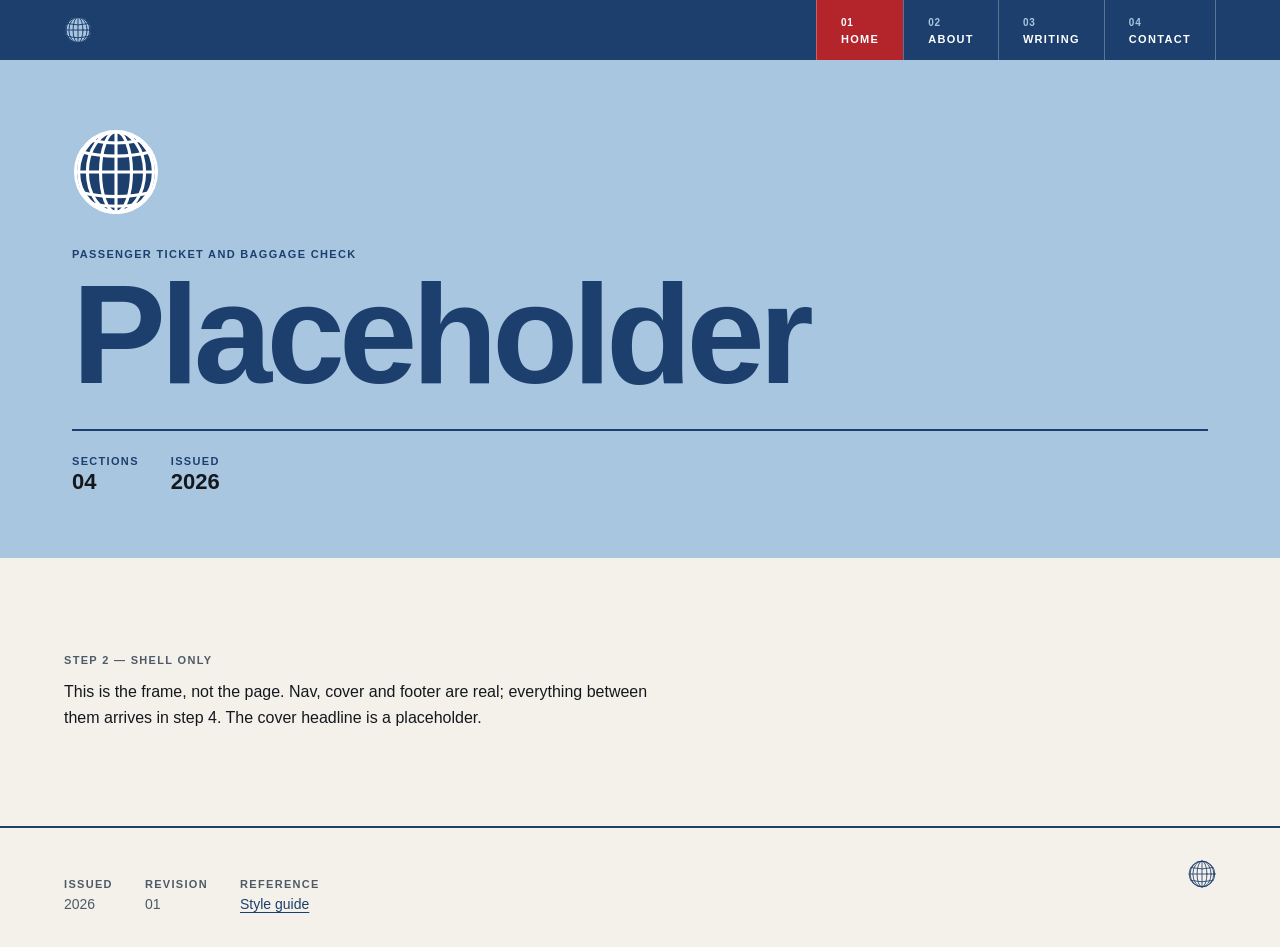
==== index.html @ 10497cc1 "Consolidate icon sprite into assets/icons.svg The sprite was inlined into all five pages on the stat" ====
<!DOCTYPE html>
<html lang="en">
<head>
<meta charset="utf-8">
<meta name="viewport" content="width=device-width, initial-scale=1">
<title>Home</title>
<meta name="description" content="Personal site shell.">
<link rel="stylesheet" href="css/tokens.css">
<link rel="stylesheet" href="css/base.css">
<link rel="stylesheet" href="css/layout.css">
<link rel="stylesheet" href="css/components.css">
</head>
<body class="page">

<!-- The skip link is the first thing in the tab order on every page. -->
<a class="skip-link" href="#main">Skip to content</a>

<!-- Icons live in assets/icons.svg and are referenced with
     <use href="assets/icons.svg#pa-globe"/>. One definition, five pages.
     Note this only resolves over HTTP - opening these files directly from the
     file system will silently render no icons. Always preview via the local
     server (see .claude/launch.json). -->

<nav class="site-nav" aria-label="Main">
  <div class="container site-nav__inner">
    <a class="site-nav__brand" href="index.html" aria-label="Home">
      <svg class="globe globe--md globe--solid-invert globe--simple" aria-hidden="true"><use href="assets/icons.svg#pa-globe"/></svg>
    </a>
    <ul class="site-nav__list">
      <li class="site-nav__item">
        <a class="site-nav__link" href="index.html" aria-current="page">
          <span class="site-nav__num">01</span>
          <span class="t-label">Home</span>
        </a>
      </li>
      <li class="site-nav__item">
        <a class="site-nav__link" href="about.html">
          <span class="site-nav__num">02</span>
          <span class="t-label">About</span>
        </a>
      </li>
      <li class="site-nav__item">
        <a class="site-nav__link" href="writing.html">
          <span class="site-nav__num">03</span>
          <span class="t-label">Writing</span>
        </a>
      </li>
      <li class="site-nav__item">
        <a class="site-nav__link" href="contact.html">
          <span class="site-nav__num">04</span>
          <span class="t-label">Contact</span>
        </a>
      </li>
    </ul>
  </div>
</nav>

<main class="page__main" id="main">

  <!-- HOME is the JACKET document type: a ticket wallet. One flat powder
       field, the badge globe, and very little else. The emptiness is the
       design - a wallet is mostly blank card stock. -->
  <header class="cover cover--jacket">
    <div class="container">
      <svg class="globe globe--xl globe--solid" aria-hidden="true"><use href="assets/icons.svg#pa-globe"/></svg>
      <p class="t-label cover__eyebrow" style="margin-block-start: var(--space-6)">Passenger ticket and baggage check</p>
      <h1 class="t-mega cover__title" style="margin-block-start: var(--space-3)">Placeholder</h1>
      <div class="cover__meta" style="margin-block-start: var(--space-6)">
        <div class="site-footer__field">
          <p class="t-label" style="color: var(--color-surface-invert)">Sections</p>
          <p class="t-data t-subhead">04</p>
        </div>
        <div class="site-footer__field">
          <p class="t-label" style="color: var(--color-surface-invert)">Issued</p>
          <p class="t-data t-subhead">2026</p>
        </div>
      </div>
    </div>
  </header>

  <div class="container section">
    <p class="t-label t-muted">Step 2 &mdash; shell only</p>
    <p class="t-body t-measure" style="margin-block-start: var(--space-3)">
      This is the frame, not the page. Nav, cover and footer are real; everything
      between them arrives in step&nbsp;4. The cover headline is a placeholder.
    </p>
  </div>

</main>

<footer class="site-footer">
  <div class="container site-footer__inner">
    <div class="site-footer__fields">
      <div class="site-footer__field">
        <p class="t-label t-muted">Issued</p>
        <p class="t-caption t-data">2026</p>
      </div>
      <div class="site-footer__field">
        <p class="t-label t-muted">Revision</p>
        <p class="t-caption t-data">01</p>
      </div>
      <div class="site-footer__field">
        <p class="t-label t-muted">Reference</p>
        <p class="t-caption"><a href="styleguide.html">Style guide</a></p>
      </div>
    </div>
    <svg class="globe globe--md globe--simple" aria-hidden="true"><use href="assets/icons.svg#pa-globe"/></svg>
  </div>
</footer>

</body>
</html>
---- css/tokens.css ----
/* ============================================================================
   TOKENS
   ----------------------------------------------------------------------------
   This file defines the design system's VOCABULARY and nothing else.
   It paints nothing. There are no selectors here that produce visible output.

   Why that discipline matters: if tokens.css never paints, you can always read
   it as a single flat list of "what values exist in this system." The moment
   you let one rule in here set a background, it stops being a dictionary and
   starts being a stylesheet, and you lose the ability to answer "what colors
   does this site have?" by reading one short file.
   ========================================================================== */

:root {

  /* ==========================================================================
     TIER 1 - RAW PALETTE
     The literal colors. Named after what they ARE, not what they do.
     Nothing outside this file should ever reference a hex code directly.
     ======================================================================== */

  /* The navy of the 1957 Chermayeff & Geismar globe mark. Primary brand color. */
  --pa-globe-blue: #1D3F6E;

  /* Cabin / ticket-jacket powder blue. A SURFACE color - see design rule 2. */
  --pa-powder:     #A8C6DF;

  /* Powder tinted up. For surfaces that should not read as a colored block. */
  --pa-sky:        #DCE8F2;

  /* Warm off-white. The single most important token in the system.
     Pure #FFF page backgrounds read as "modern SaaS product." Warm paper stock
     reads as 1960s ticket card. Everything else in the palette is doing period
     work, and a cold white background would quietly undo all of it. */
  --pa-paper:      #F4F1EA;

  /* True white, reserved for cards/tickets sitting ON paper, so they lift. */
  --pa-white:      #FFFFFF;

  /* Near-black body text. Not #000: pure black on a warm ground optically
     vibrates and looks harsher than it measures. */
  --pa-ink:        #14181D;

  /* Desaturated navy-grey for secondary text. Stays in the blue family so
     muted text reads as "quieter," not as "different material." */
  --pa-ink-muted:  #4E5A68;

  /* The ONLY accent. Pan Am's identity was blue-and-white almost exclusively;
     red appeared as stamps and cancellation marks. See design rule 1. */
  --pa-stamp-red:  #B3242B;


  /* ==========================================================================
     TIER 2 - SEMANTIC ROLES
     What colors DO. Everything downstream references these, never Tier 1.

     Why two tiers: you restyle by rebinding roles, not by find-replacing hex
     codes across four files. A dark mode, a print sheet, or a seasonal variant
     becomes a ~10-line block that rebinds these, and nothing else changes.
     ======================================================================== */

  --color-surface:         var(--pa-paper);
  --color-surface-raised:  var(--pa-white);
  --color-surface-sunken:  var(--pa-sky);
  --color-surface-field:   var(--pa-powder);
  --color-surface-invert:  var(--pa-globe-blue);

  --color-text:            var(--pa-ink);
  --color-text-muted:      var(--pa-ink-muted);
  --color-text-invert:     var(--pa-white);
  --color-text-brand:      var(--pa-globe-blue);

  --color-accent:          var(--pa-stamp-red);

  /* Hairlines are tinted navy at low alpha rather than neutral grey. A grey
     rule on warm paper reads as dirt; a navy rule at 22% reads as printed. */
  --color-rule:            rgb(29 63 110 / 0.22);
  --color-rule-strong:     rgb(29 63 110 / 0.45);
  --color-rule-invert:     rgb(255 255 255 / 0.28);

  --color-focus:           var(--pa-stamp-red);


  /* ==========================================================================
     TYPE
     ======================================================================== */

  /* Pan Am's 1957 identity was one of the first major corporate uses of
     Helvetica. This stack gets Helvetica-or-metrically-identical on every
     platform for ZERO network requests and ZERO layout shift:
       macOS   -> Helvetica Neue
       Windows -> Arial           (metrically identical to Helvetica)
       Linux   -> Liberation Sans (metrically identical to Arial)
     A font already on the machine always beats one you download. */
  --font-sans: "Helvetica Neue", Helvetica, Arial, "Liberation Sans", sans-serif;

  /* Mono is used only for token names and specimen data in the style guide. */
  --font-mono: ui-monospace, "SF Mono", "Cascadia Mono", Menlo, Consolas, monospace;

  /* --- Size steps, ~1.25 (major third) modular scale ------------------------
     The two largest steps use clamp() so they scale CONTINUOUSLY between a
     floor and a ceiling. No breakpoint jumps, no breakpoint list to maintain.
     Media queries are reserved for LAYOUT changes (column counts), where a
     discrete switch is actually what you want. */
  /* MEGA is the cover step, and it is meant to be uncomfortable. On the Pan Am
     cargo schedule cover the title spans the full sheet and all but touches
     both edges. Type at that scale is not a bigger heading - it is a graphic
     element that happens to be readable, and it is most of why Swiss airline
     print still looks confident sixty years on. 13vw means it genuinely tracks
     the viewport rather than topping out early. */
  --font-size-mega:    clamp(2.5rem, 11vw, 11rem);
  --font-size-display: clamp(3rem, 8vw, 6.5rem);
  --font-size-heading: clamp(2rem, 4vw, 3.25rem);
  --font-size-subhead: 1.375rem;
  --font-size-body:    1rem;
  --font-size-caption: 0.875rem;
  --font-size-label:   0.6875rem;

  --font-weight-regular: 400;
  --font-weight-bold:    700;

  /* Leading BELOW 1 at cover sizes. Large type has proportionally far too much
     air between lines at any "normal" line-height, and letting lines nearly
     touch is what makes a cover read as one solid mass of type rather than as
     a stack of separate sentences. */
  --leading-mega:  0.88;
  --leading-tight: 0.95;
  --leading-snug:  1.15;
  --leading-base:  1.6;

  /* Tracking is the highest-leverage lever in this whole system.
     Negative on display, strongly positive on labels. That OPPOSITION is what
     makes type look deliberately set rather than merely sized. */
  /* Tracking tightens as size grows. Letterforms carry more optical space at
     large sizes, so type set at a cover scale with default tracking looks
     loose and weak. Negative tracking is what makes it look SET. */
  --tracking-mega:    -0.04em;
  --tracking-display: -0.03em;
  --tracking-heading: -0.015em;
  --tracking-base:     0;
  --tracking-label:    0.12em;

  /* Comfortable line length for prose. ~66 characters is the classic target. */
  --measure: 66ch;


  /* ==========================================================================
     SPACING
     4px base, non-linear ramp.

     Why non-linear: useful spacing values CLUSTER at the small end (you need
     4/8/12/16 as distinct choices) and SPREAD at the large end (nobody needs
     both 96 and 104). A strictly linear ramp wastes half its steps.

     Why numeric names over t-shirt sizes: --space-5 has an obvious neighbor in
     both directions. --space-lg does not tell you whether --space-xl is next,
     or whether someone will eventually add --space-lg-plus.
     ======================================================================== */

  --space-1:  0.25rem;  /*   4px */
  --space-2:  0.5rem;   /*   8px */
  --space-3:  0.75rem;  /*  12px */
  --space-4:  1rem;     /*  16px */
  --space-5:  1.5rem;   /*  24px */
  --space-6:  2rem;     /*  32px */
  --space-7:  3rem;     /*  48px */
  --space-8:  4rem;     /*  64px */
  --space-9:  6rem;     /*  96px */
  --space-10: 8rem;     /* 128px */


  /* ==========================================================================
     LAYOUT & GRID
     ======================================================================== */

  --container-max:  1200px;
  --grid-columns:   12;
  --grid-gutter:    var(--space-5);

  /* Near-zero radius. This identity is geometric and printed; rounded corners
     read as software UI and fight everything else the palette is doing. */
  --radius-0: 0;
  --radius-1: 2px;

  /* RULE HIERARCHY.
     Giving every rule the same weight is what made step 1 read as polite
     rather than authoritative. Swiss airline print uses thick/thin contrast
     constantly: a heavy rule opens and closes a table, a medium rule separates
     the header, hairlines divide the rows. The CONTRAST between weights is the
     graphic device - three weights used deliberately beat one weight used
     everywhere. */
  --rule-width:        1px;   /* hairline - between data rows */
  --rule-width-medium: 2px;   /* separates a header from its data */
  --rule-width-heavy:  4px;   /* opens and closes a block */


  /* ==========================================================================
     ICONS
     Sized on the type scale so a globe sits optically level with adjacent
     text instead of at some arbitrary pixel value.
     ======================================================================== */

  --icon-sm: 1.25rem;  /* 20px - inline with caption text */
  --icon-md: 1.75rem;  /* 28px - manifest rows, nav */
  --icon-lg: 2.75rem;  /* 44px - section marks */
  --icon-xl: 5.5rem;   /* 88px - cover treatment */


  /* ==========================================================================
     MOTION
     Kept minimal. Period print identities do not animate; the only motion here
     is interaction feedback.
     ======================================================================== */

  --duration-fast: 120ms;
  --easing-standard: cubic-bezier(0.2, 0, 0.13, 1);
}
---- css/base.css ----
/* ============================================================================
   BASE
   ----------------------------------------------------------------------------
   Reset, element defaults, and the type scale applied as utility classes.
   Loaded AFTER tokens.css, so every value here comes from a var().
   Nothing in this file knows about any specific component or page.
   ========================================================================== */

/* --- Reset -----------------------------------------------------------------
   A small, opinionated reset rather than a large third-party one. Each rule
   below earns its place; there is nothing here you cannot explain. */

*,
*::before,
*::after {
  /* border-box means width includes padding and border. Without it, adding
     padding to a sized box makes it overflow, which is the single most common
     source of "why is my layout broken" in hand-written CSS. */
  box-sizing: border-box;
}

* {
  /* Browsers apply default margins to headings, paragraphs and lists that
     differ per element. Zeroing them means vertical rhythm comes from ONE
     place (the layout stack utilities) instead of from browser defaults you
     are constantly fighting. */
  margin: 0;
}

html {
  /* Never set a px font-size on html. Doing so overrides the user's browser
     font-size preference, which is an accessibility regression. 100% respects
     it, and every rem in the system then scales with the user's choice. */
  font-size: 100%;
  -webkit-text-size-adjust: 100%;
}

body {
  min-block-size: 100vh;
  background-color: var(--color-surface);
  color: var(--color-text);
  font-family: var(--font-sans);
  font-size: var(--font-size-body);
  font-weight: var(--font-weight-regular);
  line-height: var(--leading-base);
  /* Slightly better letterform rendering on macOS at these weights. */
  -webkit-font-smoothing: antialiased;
}

img,
svg,
picture {
  /* Inline elements sit on the text baseline, which leaves a mysterious few
     px of space under every image. block removes it. */
  display: block;
  max-inline-size: 100%;
}

input,
button,
textarea,
select {
  /* Form controls do NOT inherit font by default. This is the fix. */
  font: inherit;
  color: inherit;
}

ul[class],
ol[class] {
  /* Only strip list styling from lists we have deliberately styled. An
     unclassed <ul> in prose keeps its bullets, as it should. */
  list-style: none;
  padding: 0;
}


/* --- Headings --------------------------------------------------------------
   Heading ELEMENTS carry document structure (h1..h6) for screen readers and
   outline. Heading APPEARANCE comes from the .t-* classes below.

   Keeping those two separate is the point: you choose <h2> because it is the
   correct level in the document, and .t-subhead because that is the right
   size. Conflating them forces you to pick the wrong tag to get the right
   look, which is how documents end up with three h1s and no h2. */

h1, h2, h3, h4, h5, h6 {
  font-size: inherit;
  font-weight: inherit;
  line-height: inherit;
}


/* --- Links ----------------------------------------------------------------- */

a {
  color: var(--color-text-brand);
  /* Offsetting the underline from descenders is a small, cheap legibility win
     that separates "styled" from "default browser link". */
  text-underline-offset: 0.2em;
  text-decoration-thickness: 1px;
  transition: color var(--duration-fast) var(--easing-standard);
}

a:hover {
  color: var(--color-accent);
}


/* --- Focus -----------------------------------------------------------------
   :focus-visible, not :focus. The difference: :focus fires on mouse clicks too,
   so styling it puts a ring around buttons people just clicked, which looks
   broken and leads developers to remove focus styles entirely. :focus-visible
   only fires when the browser judges a visible indicator is needed - keyboard
   navigation, essentially. You get an accessible ring and a clean mouse UI. */

:focus-visible {
  outline: 2px solid var(--color-focus);
  outline-offset: 2px;
}


/* --- Reduced motion --------------------------------------------------------
   Respect the OS-level "reduce motion" setting. This system barely animates,
   but the guard costs three lines and is correct by default. */

@media (prefers-reduced-motion: reduce) {
  *,
  *::before,
  *::after {
    animation-duration: 0.01ms !important;
    animation-iteration-count: 1 !important;
    transition-duration: 0.01ms !important;
    scroll-behavior: auto !important;
  }
}


/* ============================================================================
   TYPE SCALE - applied
   Each named step from tokens.css, composed into a usable class.
   ========================================================================== */

/* The cover step. Not a bigger heading - a graphic element.
   text-wrap: balance keeps a two-line cover title from leaving one orphaned
   word on the second line, which at this scale is very visible. */
.t-mega {
  font-size: var(--font-size-mega);
  font-weight: var(--font-weight-bold);
  line-height: var(--leading-mega);
  letter-spacing: var(--tracking-mega);
  text-wrap: balance;
  /* Safety net. text-wrap: balance can only break BETWEEN words - a single
     long word at 130px has no break opportunity at all and simply runs off the
     side. The vw factor was also too steep (13vw put a 48px floor on a 375px
     phone, wider than the screen could hold), so that came down to 11vw with a
     lower floor. Belt and braces: the clamp keeps normal titles fitting, and
     break-word guarantees a freakishly long one degrades instead of vanishing. */
  overflow-wrap: break-word;
}

.t-display {
  font-size: var(--font-size-display);
  font-weight: var(--font-weight-bold);
  line-height: var(--leading-tight);
  letter-spacing: var(--tracking-display);
}

.t-heading {
  font-size: var(--font-size-heading);
  font-weight: var(--font-weight-bold);
  line-height: var(--leading-snug);
  letter-spacing: var(--tracking-heading);
}

.t-subhead {
  font-size: var(--font-size-subhead);
  font-weight: var(--font-weight-bold);
  line-height: var(--leading-snug);
}

.t-body {
  font-size: var(--font-size-body);
  font-weight: var(--font-weight-regular);
  line-height: var(--leading-base);
}

.t-caption {
  font-size: var(--font-size-caption);
  line-height: var(--leading-base);
  color: var(--color-text-muted);
}

/* THE load-bearing step.
   Tiny, bold, uppercase, widely tracked. This single treatment is the entire
   visual signature of airline signage, boarding passes and departure boards.
   It is what will make the About page read as manifest DATA rather than as a
   series of headings. Most of the distinctly "Pan Am" moments on this site are
   going to be this one class. */
.t-label {
  font-size: var(--font-size-label);
  font-weight: var(--font-weight-bold);
  line-height: var(--leading-snug);
  letter-spacing: var(--tracking-label);
  text-transform: uppercase;
}

/* Numeric data - years, flight numbers, times.
   font-variant-numeric: tabular-nums forces every digit to the same width, so
   columns of years line up vertically instead of wobbling. This is exactly the
   detail that makes a table of numbers look typeset rather than typed. */
.t-data {
  font-variant-numeric: tabular-nums;
  font-feature-settings: "tnum" 1;
}

/* --- Small text helpers --------------------------------------------------- */

.t-muted  { color: var(--color-text-muted); }
.t-invert { color: var(--color-text-invert); }
.t-brand  { color: var(--color-text-brand); }

/* Constrain prose to a comfortable measure. Long lines are genuinely harder to
   read because the eye loses its place on the return sweep. */
.t-measure { max-inline-size: var(--measure); }


/* --- Accessibility utilities ---------------------------------------------- */

/* Visually hidden but still announced by screen readers. Used for section
   labels that are obvious sighted but invisible to assistive tech. */
.visually-hidden {
  position: absolute;
  inline-size: 1px;
  block-size: 1px;
  padding: 0;
  margin: -1px;
  overflow: hidden;
  clip-path: inset(50%);
  white-space: nowrap;
  border: 0;
}
---- css/layout.css ----
/* ============================================================================
   LAYOUT
   ----------------------------------------------------------------------------
   Page-level primitives that POSITION boxes. They have no opinion about what
   goes inside them and set almost no color.

   Note on logical properties: this file uses margin-inline / padding-block /
   max-inline-size rather than margin-left / padding-top / max-width. They
   describe intent relative to the text direction rather than to the physical
   screen, so the site survives a future right-to-left translation without a
   rewrite. It costs nothing to adopt now and is painful to retrofit later.
   ========================================================================== */


/* --- Container -------------------------------------------------------------
   One horizontal measure for the whole site. Every full-width band on the page
   is a full-bleed background with a .container inside it, which is how you get
   edge-to-edge color without breaking the content alignment. */

.container {
  inline-size: 100%;
  max-inline-size: var(--container-max);
  margin-inline: auto;
  padding-inline: var(--space-5);
}

.container--narrow {
  max-inline-size: 820px;
}


/* --- The 12-column grid ---------------------------------------------------- */

.grid {
  display: grid;
  grid-template-columns: repeat(var(--grid-columns), minmax(0, 1fr));
  gap: var(--grid-gutter);
}

/* minmax(0, 1fr) rather than plain 1fr is deliberate. A bare 1fr track has an
   implicit minimum of auto, which means a long unbreakable string (a URL, a
   wide table) can force the track wider than its share and blow out the grid.
   minmax(0, 1fr) lets the track shrink properly. This is the single most
   common CSS Grid bug and the fix is this one substitution. */

.col-2  { grid-column: span 2; }
.col-3  { grid-column: span 3; }
.col-4  { grid-column: span 4; }
.col-6  { grid-column: span 6; }
.col-8  { grid-column: span 8; }
.col-9  { grid-column: span 9; }
.col-12 { grid-column: 1 / -1; }

/* Layout DOES use breakpoints, unlike type. Column count is a genuinely
   discrete decision - there is no meaningful "3.4 columns" - so a hard switch
   is the right tool here, where clamp() was the right tool for type. */

@media (max-width: 900px) {
  .col-2,
  .col-3,
  .col-4 { grid-column: span 6; }
}

@media (max-width: 600px) {
  [class*="col-"] { grid-column: 1 / -1; }
}


/* --- Stack -----------------------------------------------------------------
   Vertical rhythm, applied once, here.

   The "> * + *" selector (sometimes called the lobotomized owl) reads as
   "every child that follows another child." That means the FIRST child never
   gets a top margin, so a stack never adds unwanted space at its own top edge.
   Compare the usual approach - putting margin-bottom on every paragraph - which
   always leaves a stray margin hanging off the last element that you then have
   to strip with a :last-child rule.

   Spacing is overridable per instance via the --stack-space custom property,
   so you get one mechanism instead of a family of .stack-sm/.stack-lg classes. */

.stack > * + * {
  margin-block-start: var(--stack-space, var(--space-5));
}

.stack--tight  { --stack-space: var(--space-3); }
.stack--loose  { --stack-space: var(--space-7); }


/* --- Sections and bands ---------------------------------------------------- */

.section {
  padding-block: var(--space-9);
}

.section--tight { padding-block: var(--space-7); }

/* A full-bleed colored band. Put a .container inside it. */
.band            { inline-size: 100%; }
.band--paper     { background-color: var(--color-surface); }
.band--sunken    { background-color: var(--color-surface-sunken); }
.band--field     { background-color: var(--color-surface-field); }
.band--invert    { background-color: var(--color-surface-invert); color: var(--color-text-invert); }


/* --- Rules -----------------------------------------------------------------
   Hairlines are a primary graphic element in this system, not an afterthought.
   Printed airline documents are built out of ruled fields, so the rule weight
   and color are as much a design decision as the type. */

.rule {
  border: 0;
  border-block-start: var(--rule-width) solid var(--color-rule);
}

.rule--strong { border-block-start-color: var(--color-rule-strong); }
.rule--invert { border-block-start-color: var(--color-rule-invert); }

/* Weight modifiers. A heavy rule is solid ink, not a tinted hairline - at 4px
   a 22% tint reads as a grey smear rather than as a deliberate bar. */
.rule--medium {
  border-block-start-width: var(--rule-width-medium);
  border-block-start-color: var(--color-text-brand);
}

.rule--heavy {
  border-block-start-width: var(--rule-width-heavy);
  border-block-start-color: var(--color-text-brand);
}


/* --- Cluster ---------------------------------------------------------------
   Horizontal group that wraps. Used for nav items, tag rows, flag strips. */

.cluster {
  display: flex;
  flex-wrap: wrap;
  align-items: center;
  gap: var(--cluster-space, var(--space-4));
}
---- css/components.css ----
/* ============================================================================
   COMPONENTS
   ----------------------------------------------------------------------------
   Named, reusable things. Step 1 defines two: the globe mark and the manifest
   primitive. Nav, cover and footer arrive in step 2.
   ========================================================================== */


/* ============================================================================
   GLOBE
   ----------------------------------------------------------------------------
   An original geometric construction in homage to the 1957 Pan Am mark, not a
   traced reproduction. Fine for a personal site; worth a second look before
   any commercial use, since the mark is still held.

   HOW THE GEOMETRY WORKS (viewBox 0 0 100 100, center 50,50, radius 46):

   Latitudes project to horizontal CHORDS when a sphere is viewed head-on.
   A latitude at angle f sits at y = 50 - 46*sin(f) with half-width 46*cos(f).
     equator f=0   -> y 50,    half-width 46
     f = +-30      -> y 27/73, half-width 39.8
     f = +-60      -> y 10/90, half-width 23

   Meridians project to ELLIPSES sharing the vertical radius of the globe, with
   horizontal radius 46*cos(longitude). That is the actual trick that makes a
   flat circle read as a sphere. Each ellipse draws the front AND back halves
   of one meridian pair, which is both geometrically honest and exactly the
   look of the original mark.
     longitude 0   -> rx 0    (a straight vertical line)
     longitude 30  -> rx 39.8
     longitude 60  -> rx 23
     longitude 90  -> rx 46   (the outer circle itself)
   ========================================================================== */

.globe {
  inline-size: var(--icon-md);
  block-size: var(--icon-md);
  /* The symbol strokes with currentColor, so the globe simply takes the color
     of whatever it sits in. One definition serves navy-on-paper and
     white-on-navy with no second file. */
  color: var(--color-text-brand);
  flex: none;
}

.globe--sm { inline-size: var(--icon-sm); block-size: var(--icon-sm); }
.globe--md { inline-size: var(--icon-md); block-size: var(--icon-md); }
.globe--lg { inline-size: var(--icon-lg); block-size: var(--icon-lg); }
.globe--xl { inline-size: var(--icon-xl); block-size: var(--icon-xl); }

/* Drops the +-60 latitudes so the mark stays legible at small sizes, where
   five latitude arcs turn into mud.

   WHY THIS IS DONE WITH A CUSTOM PROPERTY rather than a normal selector:
   <use> clones the symbol into a shadow tree, and ordinary CSS selectors from
   an outside stylesheet cannot reach inside it. A rule like
   `.globe--simple .globe__detail { display: none }` silently does nothing.
   Custom properties DO inherit across that boundary, so the symbol declares
   style="display: var(--globe-detail, inline)" and we flip the variable here.
   This is the standard escape hatch for styling <use> content. */
.globe--simple { --globe-detail: none; }

/* Same mechanism for stroke weight. */
.globe--hairline { --globe-stroke: 2; }
.globe--heavy    { --globe-stroke: 4.5; }


/* --- SOLID: the badge form --------------------------------------------------
   The mark has always had two lives. On aircraft tails and ticket jackets it
   is a SOLID navy disc with white lines - a badge, readable at 200 metres. On
   printed schedules it is fine line art sitting quietly beside the wordmark.
   They are the same geometry at two different jobs, and a system that only
   ships the line version cannot do the confident half.

   Both come from ONE symbol. The disc is a circle whose fill reads
   --globe-fill (default: none), and the lines always stroke with currentColor.
   So the solid variant just fills the disc and flips the text color; no second
   symbol, no second file. */

.globe--solid {
  --globe-fill: var(--color-surface-invert);
  --globe-stroke: 3.5;
  color: var(--color-text-invert);
}

/* On a navy ground the badge inverts: pale disc, navy lines. */
.globe--solid-invert {
  --globe-fill: var(--pa-powder);
  --globe-stroke: 3.5;
  color: var(--color-surface-invert);
}


/* ============================================================================
   LOCKUP
   ----------------------------------------------------------------------------
   Wordmark plus globe, set as one unit. On the Pan Am cargo schedule the
   wordmark is large, tightly tracked, and the globe sits to its right at
   roughly cap height - NOT at some arbitrary icon size.

   That cap-height relationship is the whole trick, and it is why the globe is
   sized in `em` here rather than from the --icon-* scale: tie it to the font
   size of the lockup and it stays optically correct at every size, with no
   per-instance fiddling.
   ========================================================================== */

.lockup {
  display: flex;
  align-items: center;
  gap: 0.28em;
  font-size: var(--lockup-size, 2.5rem);
  font-weight: var(--font-weight-bold);
  line-height: 1;
  letter-spacing: -0.035em;
  color: var(--color-text-brand);
  text-decoration: none;
}

.lockup .globe {
  inline-size: 0.92em;
  block-size: 0.92em;
  color: inherit;
}

.lockup--sm { --lockup-size: 1.35rem; }
.lockup--lg { --lockup-size: clamp(3rem, 7vw, 5.5rem); }


/* ============================================================================
   DATA TABLE
   ----------------------------------------------------------------------------
   The thick/thin rule grammar from the cargo schedule: a heavy rule opens the
   block, a medium rule closes the header, hairlines divide the rows, a heavy
   rule closes it. The CONTRAST between the three weights is the graphic
   device. One weight used everywhere reads as a web table; three weights used
   deliberately read as printed matter.
   ========================================================================== */

.datatable {
  inline-size: 100%;
  border-collapse: collapse;
  border-block-start: var(--rule-width-heavy) solid var(--color-text-brand);
  border-block-end: var(--rule-width-heavy) solid var(--color-text-brand);
}

.datatable th {
  text-align: start;
  padding-block: var(--space-2);
  padding-inline-end: var(--space-5);
  border-block-end: var(--rule-width-medium) solid var(--color-text-brand);
  font-size: var(--font-size-label);
  font-weight: var(--font-weight-bold);
  letter-spacing: var(--tracking-label);
  text-transform: uppercase;
  vertical-align: bottom;
}

.datatable td {
  padding-block: var(--space-3);
  padding-inline-end: var(--space-5);
  border-block-start: var(--rule-width) solid var(--color-rule);
  vertical-align: top;
  font-size: var(--font-size-caption);
  font-variant-numeric: tabular-nums;
}

/* The first row sits directly under the medium header rule, so it must not
   also draw its own hairline. */
.datatable tbody tr:first-child td { border-block-start: 0; }


/* ============================================================================
   MANIFEST
   ----------------------------------------------------------------------------
   The row primitive that the flag row, experience manifest and hobbies row on
   the About page all inherit from. Defining it HERE, before any content
   exists, is what will make those three sections read as one designed system
   rather than as three widgets that happen to share a typeface.

   The abstraction is a CELL, not a row. Every entry is
       [ mark ] [ year ] [ one-line fact ]
   and the two modifiers only change how those three parts are arranged.

     .manifest--strip   items side by side, parts stacked   (the flag row)
     .manifest--list    items stacked, parts side by side   (experience, hobbies)

   Because both modifiers read the same local tokens below, changing the mark
   size or the rule color updates all three sections at once. That shared
   inheritance is the entire point.
   ========================================================================== */

.manifest {
  /* Local tokens. Every rule in this component reads these, so a modifier can
     retune the whole component by rebinding three values. */
  --manifest-mark-size: var(--icon-md);
  --manifest-year-col:  5.5rem;
  --manifest-gap:       var(--space-4);
  --manifest-rule:      var(--color-rule);
  --manifest-pad:       var(--space-4);
}

/* The shared parts ---------------------------------------------------------- */

.manifest__mark {
  inline-size: var(--manifest-mark-size);
  block-size: var(--manifest-mark-size);
  color: var(--color-text-brand);
  flex: none;
}

/* Year carries .t-label AND .t-data in the markup: label for the boarding-pass
   treatment, data for tabular figures so a column of years aligns exactly. */
.manifest__year {
  color: var(--color-text-muted);
  white-space: nowrap;
}

.manifest__fact {
  font-size: var(--font-size-body);
  line-height: var(--leading-base);
}


/* Modifier: STRIP - horizontal row of marks, caption stacked beneath each ----
   auto-fit plus minmax lets the strip reflow from six across to two across
   with no breakpoints at all. The grid works out how many fit; you only state
   the minimum width an item needs in order to stay readable. */

.manifest--strip {
  display: grid;
  grid-template-columns: repeat(auto-fit, minmax(9.5rem, 1fr));
  gap: 0 var(--space-5);
}

.manifest--strip .manifest__item {
  display: grid;
  gap: var(--space-2);
  justify-items: start;
  padding-block: var(--manifest-pad);
  /* Rule on the TOP of every item, never the bottom. Same reasoning as the
     stack owl: a top rule on each item produces a ruled field that closes
     cleanly, with no stray trailing line hanging under the last one. */
  border-block-start: var(--rule-width) solid var(--manifest-rule);
}


/* Modifier: LIST - stacked rows, parts inline ------------------------------- */

.manifest--list .manifest__item {
  display: grid;
  grid-template-columns: var(--manifest-mark-size) var(--manifest-year-col) 1fr;
  gap: var(--manifest-gap);
  align-items: start;
  padding-block: var(--manifest-pad);
  border-block-start: var(--rule-width) solid var(--manifest-rule);
}

/* Optical nudges: a mark aligned to the hard top edge of the grid sits
   slightly high against the cap height of the text beside it. */
.manifest--list .manifest__mark { margin-block-start: 0.15em; }
.manifest--list .manifest__year { padding-block-start: 0.35em; }

@media (max-width: 600px) {
  /* Below 600px the three-column row is too tight. Drop the fact onto its own
     line under the mark and year, which keeps the field-label grammar intact
     instead of squeezing all three parts into a narrow column. */
  .manifest--list .manifest__item {
    grid-template-columns: var(--manifest-mark-size) 1fr;
  }
  .manifest--list .manifest__fact { grid-column: 2; }
}


/* Modifier: LIGHT - used for the hobbies row --------------------------------
   Deliberately the SMALLEST possible change: a smaller mark and quieter text.
   The grid, the rules, the label treatment and the spacing are all untouched,
   so the row reads as the same system in a lower register rather than as a
   different component. */

.manifest--light {
  --manifest-mark-size: var(--icon-sm);
  --manifest-pad: var(--space-3);
}

.manifest--light .manifest__fact {
  font-size: var(--font-size-caption);
  color: var(--color-text-muted);
}


/* --- Flag wrapper ----------------------------------------------------------
   Library flags are full-color and detailed, which fights a deliberately
   restrained palette. The fix is a WRAPPER, never editing the source SVGs:
   fixed small size, a navy hairline, and a touch of desaturation.

   Constraining a foreign asset from the outside keeps it swappable and
   updatable. Editing the asset itself means redoing that work on every update,
   and means nobody can tell which files you changed.

   Flags arrive in step 3. The treatment is defined here so it is part of the
   system rather than something invented later on the About page. */

.flag {
  inline-size: var(--manifest-mark-size);
  block-size: auto;
  aspect-ratio: 4 / 3;
  object-fit: cover;
  border: var(--rule-width) solid var(--color-rule-strong);
  filter: saturate(0.88);
}


/* ============================================================================
   COVERS - the document types
   ----------------------------------------------------------------------------
   Pan Am did not print one layout four times. A ticket jacket, a cargo
   schedule, a boarding pass and a baggage tag look nothing alike, yet nobody
   could mistake which airline issued them. What holds them together is the
   globe, Helvetica, the rule grammar and the palette - NOT a shared layout.

   So each page here gets its own document type rather than a common template:

     --jacket    Home     ticket jacket: powder field, badge globe, wordmark
     --manifest  About    boarding pass: navy header band, dense ruled fields
     --schedule  Writing  cargo schedule: lockup, table, huge bottom-set title
     --tag       Contact  baggage tag: narrow, punched, heavy rules

   They share every token. They share no structure. That is the whole idea, and
   it is the difference between a design system and a template.
   ========================================================================== */

/* NO overflow: hidden here. It was on this rule, and it was quietly clipping
   the Home cover title at 375px - the page reported no horizontal scroll
   because the overflow was being hidden rather than not happening. A clip like
   that turns a layout bug into an invisible one, which is far worse than a
   scrollbar that tells you something is wrong. Clipping belongs on the one
   component that needs it, never on a shared base. */
.cover { position: relative; }


/* --- JACKET: the ticket wallet ---------------------------------------------
   A single flat field of powder blue with the badge globe sitting large and
   off-centre, the way it sits on a wallet. Confidence here comes from having
   almost nothing on the page. */

.cover--jacket {
  background-color: var(--color-surface-field);
  padding: var(--space-8) var(--space-7);
  display: grid;
  gap: var(--space-6);
  justify-items: start;
}

.cover--jacket .cover__title { color: var(--color-surface-invert); }


/* --- MANIFEST: the boarding pass -------------------------------------------
   A navy header band, then ruled fields under it. Dense and administrative on
   purpose - this is the page carrying the actual data. */

.cover--manifest { background-color: var(--color-surface); }

.cover--manifest .cover__band {
  background-color: var(--color-surface-invert);
  color: var(--color-text-invert);
  padding: var(--space-6) var(--space-7);
}

.cover--manifest .cover__fields {
  display: grid;
  grid-template-columns: repeat(auto-fit, minmax(7rem, 1fr));
  border-block-end: var(--rule-width-heavy) solid var(--color-text-brand);
}

/* Field cells divided by vertical hairlines, like a printed form. The rule is
   on the inline-start of every cell except the first, which is what :not()
   buys you - no trailing rule to strip afterwards. */
.cover--manifest .cover__field {
  padding: var(--space-4) var(--space-4);
  border-block-start: var(--rule-width-medium) solid var(--color-text-brand);
}

.cover--manifest .cover__field:not(:first-child) {
  border-inline-start: var(--rule-width) solid var(--color-rule);
}


/* --- SCHEDULE: the cargo schedule cover ------------------------------------
   Lockup at the top, a dense data table under it, then an enormous title
   anchored to the bottom edge. The empty middle is doing as much work as the
   type: the contrast between a tiny 8pt table and a 150px title is the entire
   composition. */

.cover--schedule {
  background-color: var(--color-surface);
  padding: var(--space-7);
  display: grid;
  gap: var(--space-7);
  /* The middle row absorbs the slack, which pins the title to the bottom no
     matter how tall the block gets. */
  grid-template-rows: auto auto 1fr auto;
  min-block-size: 26rem;
}

.cover--schedule .cover__title {
  color: var(--color-text);
  align-self: end;
}


/* --- TAG: the baggage tag --------------------------------------------------
   Narrow, heavy rules top and bottom, a punched hole. The one place the stamp
   red is allowed to carry a whole element. */

.cover--tag {
  background-color: var(--color-surface-raised);
  border-block: var(--rule-width-heavy) solid var(--color-text-brand);
  padding: var(--space-6) var(--space-6) var(--space-6) var(--space-8);
  display: grid;
  gap: var(--space-3);
  justify-items: start;
  position: relative;
  max-inline-size: 26rem;
}

/* The punch hole, drawn rather than imaged: a ring is just a border on a
   round element, and it costs one pseudo-element instead of a file. */
.cover--tag::before {
  content: "";
  position: absolute;
  inset-block-start: 50%;
  inset-inline-start: var(--space-4);
  inline-size: 1.1rem;
  block-size: 1.1rem;
  transform: translateY(-50%);
  border: var(--rule-width-medium) solid var(--color-rule-strong);
  border-radius: 50%;
}


/* ============================================================================
   SKIP LINK
   ----------------------------------------------------------------------------
   The first thing in the tab order, invisible until it receives focus. A
   keyboard user landing on any page can jump straight past the nav instead of
   tabbing through every link on every page.

   It is positioned off-screen rather than display:none, because a hidden
   element cannot receive focus at all - which would make the link useless.
   ========================================================================== */

.skip-link {
  position: absolute;
  /* Hidden by translating it off its OWN height (-200%), not by a percentage
     offset like inset-block-start: -100%. A percentage offset resolves against
     the CONTAINING BLOCK, so it only happens to work while that block is the
     viewport - drop this inside any positioned ancestor and the link can peek
     back into view. -200% of the element is self-referential and stays correct
     however long the label gets or wherever the link ends up. */
  inset-block-start: var(--space-4);
  inset-inline-start: var(--space-4);
  transform: translateY(-200%);
  transition: transform var(--duration-fast) var(--easing-standard);
  z-index: 100;
  padding: var(--space-3) var(--space-5);
  background-color: var(--color-accent);
  color: var(--color-text-invert);
  font-size: var(--font-size-label);
  font-weight: var(--font-weight-bold);
  letter-spacing: var(--tracking-label);
  text-transform: uppercase;
  text-decoration: none;
}

.skip-link:focus {
  transform: translateY(0);
}


/* ============================================================================
   SITE NAV - the departures board
   ----------------------------------------------------------------------------
   What actually makes something read as a departures board is not the split
   flaps. It is: a dark field, very small widely tracked uppercase, hairline
   VERTICAL column dividers, and a flight-number column set in tabular figures.
   Four cheap signals, and together they do more than any amount of texture.

   It is sticky because a board hangs above the concourse - it stays put while
   you walk under it.
   ========================================================================== */

.site-nav {
  position: sticky;
  inset-block-start: 0;
  z-index: 20;
  background-color: var(--color-surface-invert);
  color: var(--color-text-invert);
  /* A heavy rule under the board separates it from the page as a printed bar
     rather than as a floating UI element with a shadow. */
  border-block-end: var(--rule-width-heavy) solid var(--pa-powder);
}

.site-nav__inner {
  display: flex;
  flex-wrap: wrap;
  align-items: stretch;
  justify-content: space-between;
  gap: var(--space-4);
  /* The board runs to the edges of the container with no vertical padding, so
     the column dividers can run the full height of the bar. Padding here would
     leave the rules floating short of the edges and kill the effect. */
  padding-inline: var(--space-5);
}

.site-nav__brand {
  display: flex;
  align-items: center;
  padding-block: var(--space-4);
  color: var(--color-text-invert);
  text-decoration: none;
}

.site-nav__list {
  display: flex;
  flex-wrap: wrap;
  margin: 0;
}

.site-nav__link {
  display: grid;
  gap: 2px;
  align-content: center;
  block-size: 100%;
  padding: var(--space-3) var(--space-5);
  color: var(--color-text-invert);
  text-decoration: none;
  /* Divider on the inline-start of every item, plus one on the last item's
     end, closes the row of columns cleanly at both ends. */
  border-inline-start: var(--rule-width) solid var(--color-rule-invert);
  transition: background-color var(--duration-fast) var(--easing-standard);
}

.site-nav__item:last-child .site-nav__link {
  border-inline-end: var(--rule-width) solid var(--color-rule-invert);
}

.site-nav__link:hover,
.site-nav__link:focus-visible {
  background-color: rgb(255 255 255 / 0.1);
  color: var(--color-text-invert);
}

/* The flight-number column. Tabular figures so 01 and 04 occupy identical
   width and the numbers stack into a true column. */
.site-nav__num {
  font-size: 0.625rem;
  font-weight: var(--font-weight-bold);
  font-variant-numeric: tabular-nums;
  color: var(--pa-powder);
  letter-spacing: 0.08em;
}

/* ACTIVE STATE via [aria-current="page"], not an .active class.
   The attribute is what tells a screen reader which page you are on, so it has
   to be there regardless. Styling it directly means the fact lives in exactly
   one place. A parallel .active class would be the same fact recorded twice,
   and the two would eventually disagree. */
.site-nav__link[aria-current="page"] {
  background-color: var(--color-accent);
}

.site-nav__link[aria-current="page"] .site-nav__num {
  color: var(--color-text-invert);
}

@media (max-width: 640px) {
  /* The brand takes its own full-width row and the board runs edge to edge
     beneath it, which is closer to a real board than a cramped single line. */
  .site-nav__inner { padding-inline: 0; }
  .site-nav__brand { inline-size: 100%; padding-inline: var(--space-5); }
  .site-nav__list  { inline-size: 100%; }
  .site-nav__item  { flex: 1 1 auto; }
  .site-nav__link  { padding-inline: var(--space-4); }
}


/* ============================================================================
   SITE FOOTER
   ----------------------------------------------------------------------------
   Deliberately quiet. A footer that competes with the page is a footer that
   makes every page end twice. One hairline, caption type, and a single field
   in the manifest grammar so it still belongs to the system.
   ========================================================================== */

.site-footer {
  margin-block-start: auto;
  border-block-start: var(--rule-width-medium) solid var(--color-text-brand);
  padding-block: var(--space-6);
  background-color: var(--color-surface);
}

.site-footer__inner {
  display: flex;
  flex-wrap: wrap;
  align-items: baseline;
  justify-content: space-between;
  gap: var(--space-5);
}

.site-footer__fields {
  display: flex;
  flex-wrap: wrap;
  gap: var(--space-6);
}

.site-footer__field {
  display: grid;
  gap: 2px;
}


/* ============================================================================
   PAGE SHELL
   ----------------------------------------------------------------------------
   body as a flex column with main growing is what pins the footer to the
   bottom of short pages without it ever overlapping content on long ones.
   This is the whole "sticky footer" problem, solved in three declarations.
   ========================================================================== */

.page {
  display: flex;
  flex-direction: column;
  min-block-size: 100vh;
}

.page__main {
  flex: 1 0 auto;
}


/* --- Cover shared parts ----------------------------------------------------
   Defined once here so all four document types agree on their internals even
   though they agree on nothing structural. */

.cover__eyebrow {
  color: var(--color-text-muted);
}

.cover--jacket .cover__eyebrow  { color: var(--color-surface-invert); }
.cover--manifest .cover__eyebrow { color: var(--pa-powder); }

/* The jacket runs tall because it is a wallet, not a banner. Vertical space is
   what sells the emptiness as deliberate rather than unfinished. */
.cover--jacket {
  min-block-size: 30rem;
  align-content: center;
}

.cover--jacket .cover__meta {
  display: flex;
  flex-wrap: wrap;
  gap: var(--space-6);
  padding-block-start: var(--space-5);
  border-block-start: var(--rule-width-medium) solid var(--color-surface-invert);
  inline-size: 100%;
}
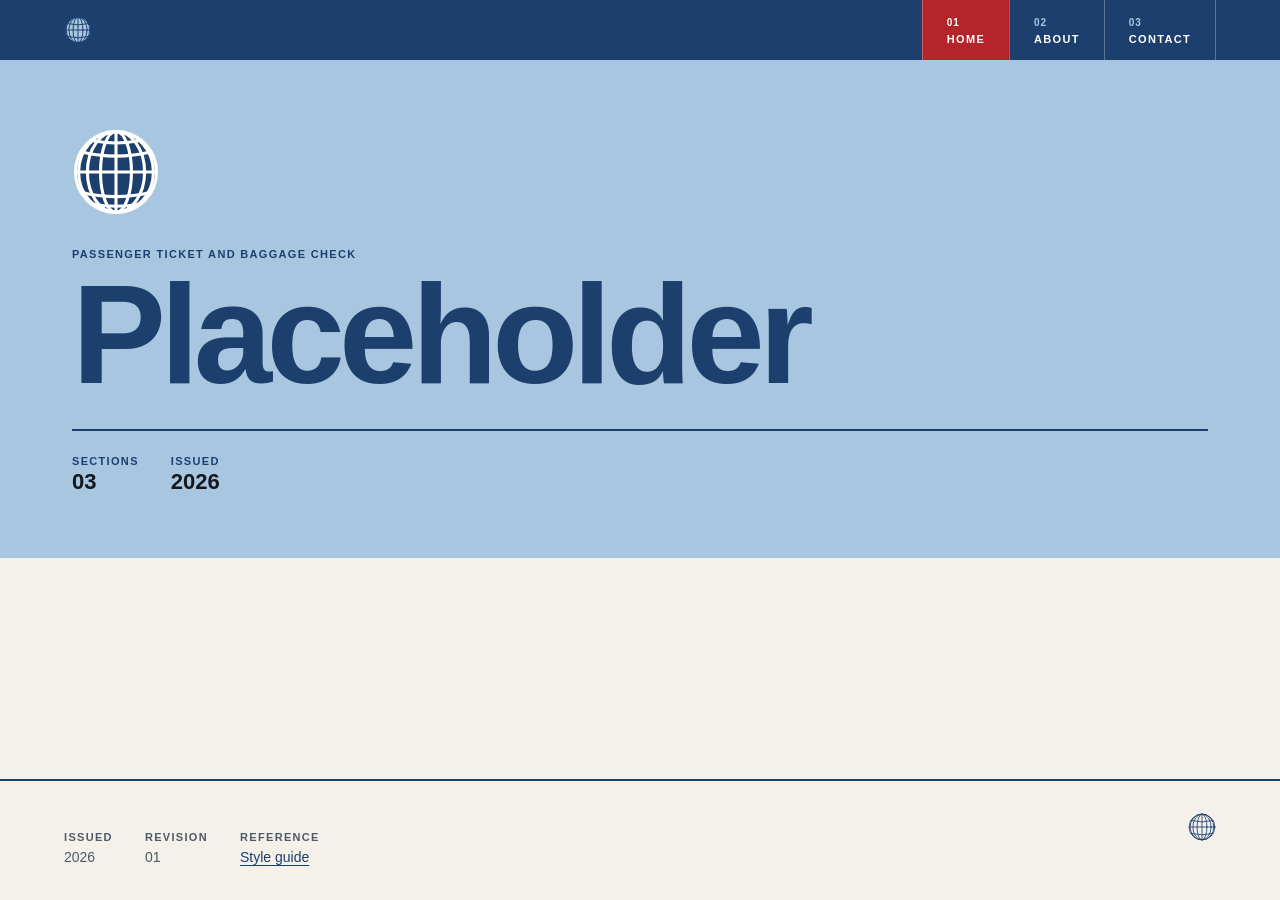
==== commit fe94b649: "Remove the Writing page and rewire the nav to three sections Writing was never more than a step 2 sh" ====
--- a/index.html
+++ b/index.html
@@ -40,14 +40,8 @@
         </a>
       </li>
       <li class="site-nav__item">
-        <a class="site-nav__link" href="writing.html">
+        <a class="site-nav__link" href="contact.html">
           <span class="site-nav__num">03</span>
-          <span class="t-label">Writing</span>
-        </a>
-      </li>
-      <li class="site-nav__item">
-        <a class="site-nav__link" href="contact.html">
-          <span class="site-nav__num">04</span>
           <span class="t-label">Contact</span>
         </a>
       </li>
@@ -68,7 +62,7 @@
       <div class="cover__meta" style="margin-block-start: var(--space-6)">
         <div class="site-footer__field">
           <p class="t-label" style="color: var(--color-surface-invert)">Sections</p>
-          <p class="t-data t-subhead">04</p>
+          <p class="t-data t-subhead">03</p>
         </div>
         <div class="site-footer__field">
           <p class="t-label" style="color: var(--color-surface-invert)">Issued</p>
@@ -78,13 +72,6 @@
     </div>
   </header>
 
-  <div class="container section">
-    <p class="t-label t-muted">Step 2 &mdash; shell only</p>
-    <p class="t-body t-measure" style="margin-block-start: var(--space-3)">
-      This is the frame, not the page. Nav, cover and footer are real; everything
-      between them arrives in step&nbsp;4. The cover headline is a placeholder.
-    </p>
-  </div>
 
 </main>
 
--- a/css/tokens.css
+++ b/css/tokens.css
@@ -49,6 +49,15 @@
      red appeared as stamps and cancellation marks. See design rule 1. */
   --pa-stamp-red:  #B3242B;
 
+  /* Aged ticket card. Yellower and a shade darker than paper, because card
+     stock that has sat in a drawer for forty years goes warm, not grey.
+     Its ONE job is the boarding-pass stubs, which are deliberately the only
+     aged thing on an otherwise crisp page. It is a token rather than a hex
+     buried in a component for the usual reason (design rule 3) and for one
+     more: if the aged look is ever dropped, this is the single line to pull.
+     Contrast: 14.0:1 against ink, 8.3:1 against globe blue. */
+  --pa-ticket:     #EDE3CE;
+
 
   /* ==========================================================================
      TIER 2 - SEMANTIC ROLES
@@ -61,6 +70,7 @@
 
   --color-surface:         var(--pa-paper);
   --color-surface-raised:  var(--pa-white);
+  --color-surface-aged:    var(--pa-ticket);
   --color-surface-sunken:  var(--pa-sky);
   --color-surface-field:   var(--pa-powder);
   --color-surface-invert:  var(--pa-globe-blue);
--- a/css/components.css
+++ b/css/components.css
@@ -171,16 +171,16 @@
 /* ============================================================================
    MANIFEST
    ----------------------------------------------------------------------------
-   The row primitive that the flag row, experience manifest and hobbies row on
-   the About page all inherit from. Defining it HERE, before any content
-   exists, is what will make those three sections read as one designed system
-   rather than as three widgets that happen to share a typeface.
+   The row primitive every list of entries on the site inherits from - the two
+   place clusters and the hobbies rows on About today, and whatever comes next.
+   Defining it before any content existed is what makes those sections read as
+   one designed system rather than as widgets that happen to share a typeface.
 
    The abstraction is a CELL, not a row. Every entry is
        [ mark ] [ year ] [ one-line fact ]
    and the two modifiers only change how those three parts are arranged.
 
-     .manifest--strip   items side by side, parts stacked   (the flag row)
+     .manifest--strip   items side by side, parts stacked   (a row of marks)
      .manifest--list    items stacked, parts side by side   (experience, hobbies)
 
    Because both modifiers read the same local tokens below, changing the mark
@@ -226,6 +226,9 @@
    the minimum width an item needs in order to stay readable. */
 
 .manifest--strip {
+  /* Marks in a strip carry more weight than marks in a list: a strip is read
+     as a row of objects, a list as a column of text with a marker. */
+  --manifest-mark-size: var(--icon-lg);
   display: grid;
   grid-template-columns: repeat(auto-fit, minmax(9.5rem, 1fr));
   gap: 0 var(--space-5);
@@ -279,6 +282,14 @@
 .manifest--light {
   --manifest-mark-size: var(--icon-sm);
   --manifest-pad: var(--space-3);
+  /* The label column is sized for YEARS in the other two sections ("2015-18"
+     fits 5.5rem comfortably). Hobby labels are words, and "Photography" ran
+     straight through the column into its own sentence. Widening the column
+     here rather than letting the label wrap keeps every row's text starting on
+     the same vertical line, which is the alignment the whole block depends on.
+     A token rebind on the modifier, not a new rule - this is what the local
+     tokens on .manifest are for. */
+  --manifest-year-col: 7.5rem;
 }
 
 .manifest--light .manifest__fact {
@@ -296,8 +307,9 @@
    updatable. Editing the asset itself means redoing that work on every update,
    and means nobody can tell which files you changed.
 
-   Flags arrive in step 3. The treatment is defined here so it is part of the
-   system rather than something invented later on the About page. */
+   No page uses flags today - the places section became a map instead. This is
+   kept for the heritage component that is still to be built, and because the
+   wrapper technique is worth having documented either way. */
 
 .flag {
   inline-size: var(--manifest-mark-size);
@@ -663,3 +675,215 @@
   border-block-start: var(--rule-width-medium) solid var(--color-surface-invert);
   inline-size: 100%;
 }
+
+
+/* ============================================================================
+   MANIFEST BLOCK
+   ----------------------------------------------------------------------------
+   A titled manifest section: label, heading, heavy rule, then the rows.
+
+   This is the ONLY new CSS the About page required, and it is composition
+   rather than layout - the heading, the label and the rule are all existing
+   classes, and this just sets the rhythm between them. The manifest primitive
+   from step 1 handled all three row treatments unchanged, which is what it was
+   built for.
+   ========================================================================== */
+
+.manifest-block + .manifest-block {
+  margin-block-start: var(--space-9);
+}
+
+.manifest-block__head {
+  display: flex;
+  flex-wrap: wrap;
+  align-items: baseline;
+  justify-content: space-between;
+  gap: var(--space-3);
+  margin-block-end: var(--space-3);
+}
+
+/* Locks every mark in the block - flags, icons, globes - to one stroke weight.
+   Setting it here rather than per icon is what keeps the three rows reading as
+   one system when someone later adds a fourth. */
+.manifest-block {
+  --mark-stroke: 3.5;
+}
+
+/* A page-level notice that the content is scaffolding, not copy. Deliberately
+   loud: placeholder text that looks plausible is worse than no text at all,
+   because it ships. */
+.placeholder-notice {
+  border-inline-start: 3px solid var(--color-accent);
+  background-color: var(--color-surface-sunken);
+  padding: var(--space-4) var(--space-5);
+}
+
+
+/* ============================================================================
+   WATCH TRIO
+   ----------------------------------------------------------------------------
+   Three plates inside a manifest fact cell.
+
+   The plates live in the FACT column rather than replacing the mark, which is
+   deliberate: the row keeps the same three-column grid as every other hobby
+   entry, so the mark, the label and the text all still line up across the
+   block. Widening the mark column for this one row would have broken the
+   alignment that makes the three manifest sections read as one system - and
+   that alignment is the whole point of the primitive.
+
+   Always three across, never auto-fit. A trio that reflows to 2 + 1 stops
+   reading as a set, and "one set rather than three retailer photos" is the
+   entire job here. They shrink instead of wrapping.
+
+   The images carry the paper background baked in, so the hairline is what
+   gives each plate an edge - the same treatment the flags get, which is why
+   flags and plates read as the same kind of object.
+   ========================================================================== */
+
+.watch-trio {
+  display: grid;
+  grid-template-columns: repeat(3, minmax(0, 14rem));
+  gap: var(--space-3);
+  margin-block-end: var(--space-4);
+}
+
+.watch-trio__plate {
+  inline-size: 100%;
+  block-size: auto;
+  aspect-ratio: 1;
+  border: var(--rule-width) solid var(--color-rule);
+}
+
+
+/* ============================================================================
+   WATCH DISCLOSURE + STAMP
+   ----------------------------------------------------------------------------
+   Click a plate, its stamp opens underneath it.
+
+   BUILT ON <details>/<summary>, WITH NO JAVASCRIPT. The summary IS the plate,
+   so the image is the control. That buys keyboard operation, the correct
+   screen-reader semantics and a working control with JS disabled, none of
+   which a div-and-click-handler gets without being hand-built and usually
+   getting it wrong. This project has about six lines of JS in total and a
+   bespoke disclosure widget is not worth being the seventh.
+
+   The three are deliberately NOT an exclusive accordion (no shared name
+   attribute), because the point of a trio is comparison: you should be able to
+   open all three and read them side by side.
+   ========================================================================== */
+
+.watch__summary {
+  display: grid;
+  gap: var(--space-2);
+  cursor: pointer;
+  /* Both lines are needed to remove the default disclosure triangle: the
+     standard property and the WebKit pseudo-element. */
+  list-style: none;
+}
+
+.watch__summary::-webkit-details-marker { display: none; }
+
+.watch__summary:focus-visible {
+  outline: 2px solid var(--color-focus);
+  outline-offset: 3px;
+}
+
+/* The affordance. Without it a plate looks like a plain image and nobody
+   discovers the stamp. */
+.watch__toggle {
+  color: var(--color-text-muted);
+  transition: color var(--duration-fast) var(--easing-standard);
+}
+
+.watch__toggle::after {
+  content: " +";
+  font-variant-numeric: tabular-nums;
+}
+
+.watch[open] .watch__toggle::after { content: " \00d7"; }
+
+.watch__summary:hover .watch__toggle,
+.watch[open] .watch__toggle { color: var(--color-text-brand); }
+
+.watch[open] .watch-trio__plate { border-color: var(--color-rule-strong); }
+
+
+/* --- The stamp -------------------------------------------------------------
+   A passport stamp is a double-ruled box, slightly off-square, in one ink,
+   with the field labels set smaller than the values. All four of those are
+   already in the system, so the stamp is mostly composition rather than new
+   design: the double rule is the rule hierarchy, the labels are .t-label, and
+   the ink is the brand navy.
+
+   NAVY, NOT RED. The instinct was a red stamp, but design rule 01 caps red at
+   two uses per page and About already spends both on the nav active state and
+   the placeholder notice. Navy is also the more period-correct choice, since
+   Pan Am was blue-and-white almost exclusively. The system catching this is
+   the system working. */
+
+.stamp {
+  --stamp-ink: var(--color-text-brand);
+  position: relative;
+  margin-block-start: var(--space-3);
+  padding: var(--space-4);
+  border: var(--rule-width-medium) solid var(--stamp-ink);
+  color: var(--stamp-ink);
+  background-color: var(--color-surface);
+  /* Tilt is per instance and small. A real stamp is never quite square to the
+     page, but anything past a couple of degrees starts colliding with the
+     neighbouring column and reads as a mistake rather than as a stamp. */
+  transform: rotate(var(--stamp-tilt, -1.5deg));
+}
+
+/* The inner rule. A second border on one element, for free. */
+.stamp::before {
+  content: "";
+  position: absolute;
+  inset: 3px;
+  border: var(--rule-width) solid var(--stamp-ink);
+  opacity: 0.5;
+  pointer-events: none;
+}
+
+.stamp__fields {
+  display: grid;
+  gap: var(--space-3);
+  margin: 0;
+}
+
+.stamp__row { display: grid; gap: 2px; }
+
+.stamp__row dt { color: var(--stamp-ink); opacity: 0.75; }
+
+.stamp__row dd {
+  margin: 0;
+  font-size: var(--font-size-caption);
+  line-height: 1.45;
+}
+
+.stamp__row dd.t-data { font-size: var(--font-size-subhead); font-weight: var(--font-weight-bold); }
+
+/* --- Unverified marker -----------------------------------------------------
+   Deliberately loud, and deliberately the one place red is allowed to exceed
+   the page budget: this is scaffolding that must not ship unnoticed. Removing
+   these marks after fact-checking restores the page to two reds. */
+
+/* The stamp itself stays NAVY even while unverified, so what you are reviewing
+   is the actual finished design rather than a warning-coloured mock of it.
+   Only the badge is red. Recolouring the whole stamp hid the real thing. */
+
+.stamp__unverified {
+  display: inline-block;
+  margin-block-end: var(--space-3);
+  padding: 2px var(--space-2);
+  border: var(--rule-width) solid var(--color-accent);
+  color: var(--color-accent);
+}
+
+@media (max-width: 640px) {
+  /* Stacked below 640px. Three 89px columns on a phone would leave the stamps
+     unreadable, and an unreadable stamp is worse than a scrolled one. The set
+     still reads as a set running vertically. */
+  .watch-trio { grid-template-columns: minmax(0, 14rem); }
+  .stamp { transform: none; }
+}
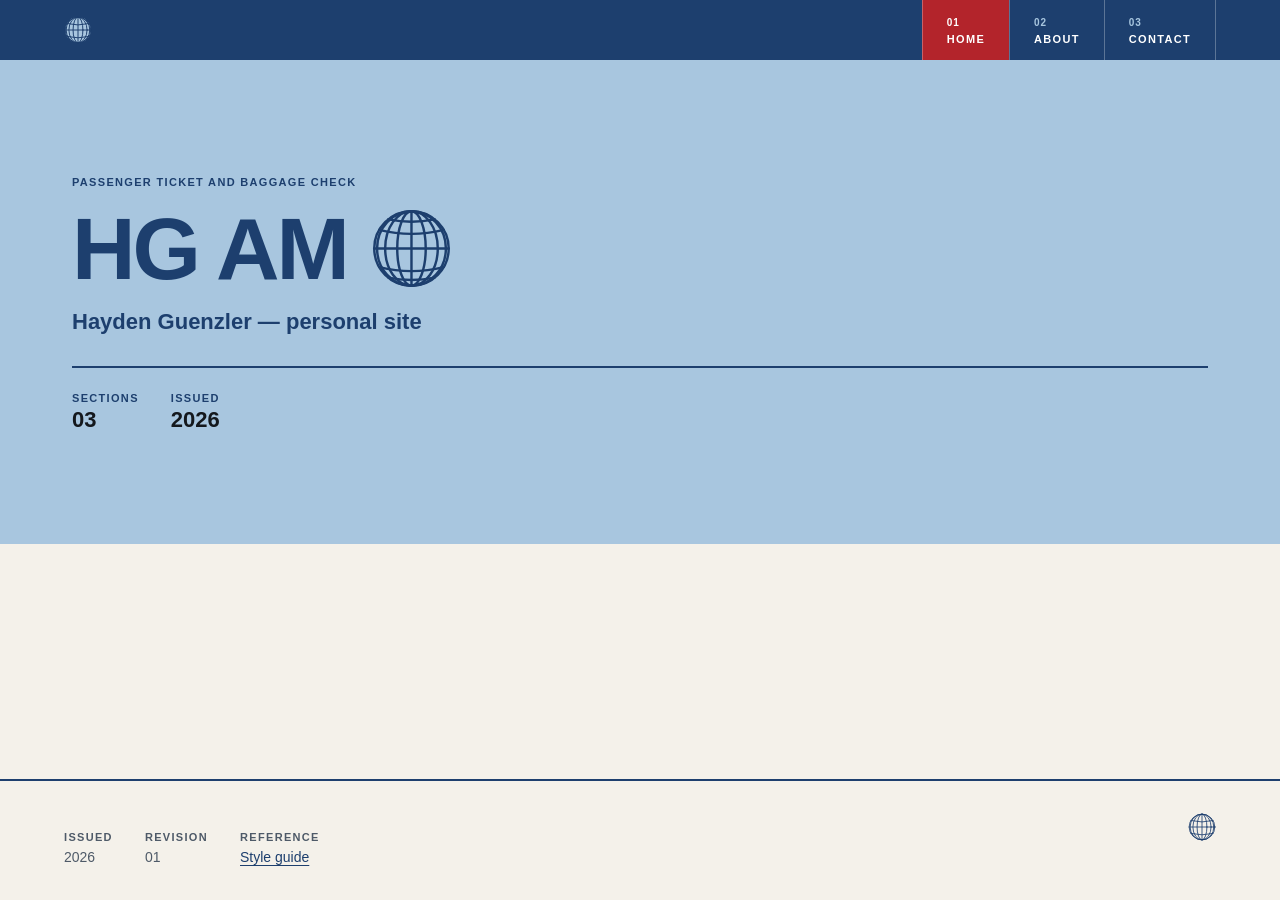
==== commit a30267c1: "Fill in Home and Contact, and clear the unverified stamp badges HOME The cover headline was literall" ====
--- a/index.html
+++ b/index.html
@@ -3,8 +3,8 @@
 <head>
 <meta charset="utf-8">
 <meta name="viewport" content="width=device-width, initial-scale=1">
-<title>Home</title>
-<meta name="description" content="Personal site shell.">
+<title>HG AM</title>
+<meta name="description" content="Hayden Guenzler - personal site.">
 <link rel="stylesheet" href="css/tokens.css">
 <link rel="stylesheet" href="css/base.css">
 <link rel="stylesheet" href="css/layout.css">
@@ -56,9 +56,17 @@
        design - a wallet is mostly blank card stock. -->
   <header class="cover cover--jacket">
     <div class="container">
-      <svg class="globe globe--xl globe--solid" aria-hidden="true"><use href="assets/icons.svg#pa-globe"/></svg>
-      <p class="t-label cover__eyebrow" style="margin-block-start: var(--space-6)">Passenger ticket and baggage check</p>
-      <h1 class="t-mega cover__title" style="margin-block-start: var(--space-3)">Placeholder</h1>
+      <p class="t-label cover__eyebrow">Passenger ticket and baggage check</p>
+      <!-- The wordmark lockup, finally doing the job it was built for in step 1:
+           globe sized in em off the type's cap height, so the relationship holds
+           at any size without per-instance nudging. -->
+      <h1 class="lockup lockup--lg cover__title" style="margin-block-start: var(--space-4)">
+        HG&nbsp;AM
+        <svg class="globe" aria-hidden="true"><use href="assets/icons.svg#pa-globe"/></svg>
+      </h1>
+      <p class="t-subhead" style="margin-block-start: var(--space-4); color: var(--color-surface-invert)">
+        Hayden Guenzler &mdash; personal site
+      </p>
       <div class="cover__meta" style="margin-block-start: var(--space-6)">
         <div class="site-footer__field">
           <p class="t-label" style="color: var(--color-surface-invert)">Sections</p>
--- a/css/components.css
+++ b/css/components.css
@@ -270,6 +270,21 @@
     grid-template-columns: var(--manifest-mark-size) 1fr;
   }
   .manifest--list .manifest__fact { grid-column: 2; }
+}
+
+
+/* --- Manifest without a date column ----------------------------------------
+   This component is explicitly "what happened where", not a timeline, so the
+   year column is removed rather than left empty. A two-column variant of the
+   existing primitive, not a new one: same marks, same hairlines, same padding,
+   same label treatment. */
+
+.manifest--nodate .manifest__item {
+  grid-template-columns: var(--manifest-mark-size) 1fr;
+}
+
+@media (max-width: 600px) {
+  .manifest--nodate .manifest__fact { grid-column: 2; }
 }
 
 
@@ -863,23 +878,6 @@
 
 .stamp__row dd.t-data { font-size: var(--font-size-subhead); font-weight: var(--font-weight-bold); }
 
-/* --- Unverified marker -----------------------------------------------------
-   Deliberately loud, and deliberately the one place red is allowed to exceed
-   the page budget: this is scaffolding that must not ship unnoticed. Removing
-   these marks after fact-checking restores the page to two reds. */
-
-/* The stamp itself stays NAVY even while unverified, so what you are reviewing
-   is the actual finished design rather than a warning-coloured mock of it.
-   Only the badge is red. Recolouring the whole stamp hid the real thing. */
-
-.stamp__unverified {
-  display: inline-block;
-  margin-block-end: var(--space-3);
-  padding: 2px var(--space-2);
-  border: var(--rule-width) solid var(--color-accent);
-  color: var(--color-accent);
-}
-
 @media (max-width: 640px) {
   /* Stacked below 640px. Three 89px columns on a phone would leave the stamps
      unreadable, and an unreadable stamp is worse than a scrolled one. The set
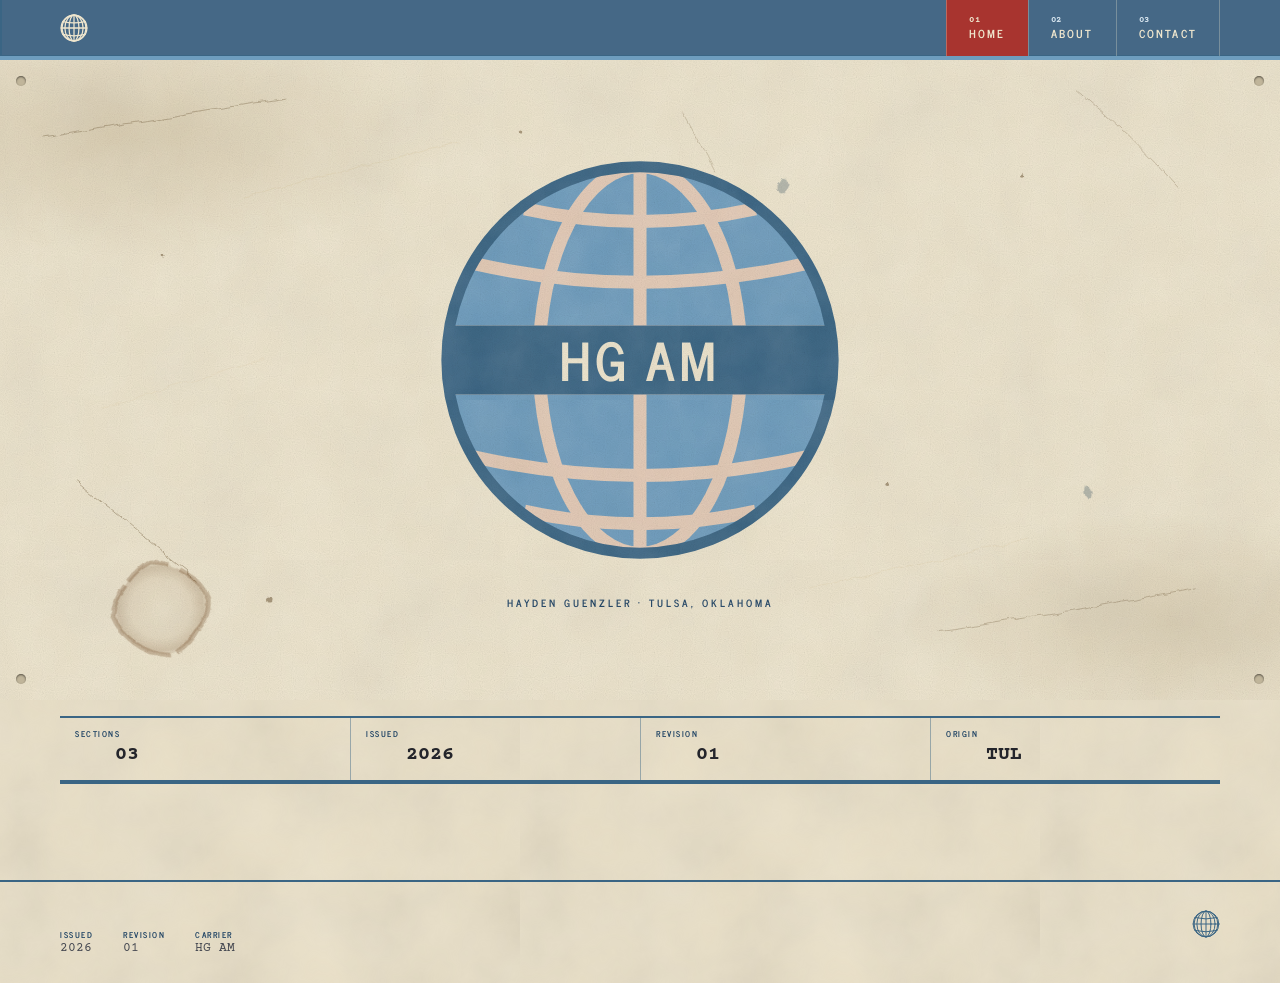
==== commit 8c7d5053: "Apply the Claude Design period pass (branch only, for comparison) Applied verbatim from the download" ====
--- a/index.html
+++ b/index.html
@@ -3,105 +3,133 @@
 <head>
 <meta charset="utf-8">
 <meta name="viewport" content="width=device-width, initial-scale=1">
-<title>HG AM</title>
-<meta name="description" content="Hayden Guenzler - personal site.">
+<title>Hayden Guenzler</title>
+<link rel="preconnect" href="https://fonts.googleapis.com">
+<link rel="preconnect" href="https://fonts.gstatic.com" crossorigin>
+<link href="https://fonts.googleapis.com/css2?family=News+Cycle:wght@400;700&family=Archivo:wght@400;500;600;700&family=Courier+Prime:wght@400;700&display=swap" rel="stylesheet">
 <link rel="stylesheet" href="css/tokens.css">
 <link rel="stylesheet" href="css/base.css">
 <link rel="stylesheet" href="css/layout.css">
 <link rel="stylesheet" href="css/components.css">
 </head>
-<body class="page">
-
-<!-- The skip link is the first thing in the tab order on every page. -->
-<a class="skip-link" href="#main">Skip to content</a>
-
-<!-- Icons live in assets/icons.svg and are referenced with
-     <use href="assets/icons.svg#pa-globe"/>. One definition, five pages.
-     Note this only resolves over HTTP - opening these files directly from the
-     file system will silently render no icons. Always preview via the local
-     server (see .claude/launch.json). -->
-
-<nav class="site-nav" aria-label="Main">
-  <div class="container site-nav__inner">
-    <a class="site-nav__brand" href="index.html" aria-label="Home">
-      <svg class="globe globe--md globe--solid-invert globe--simple" aria-hidden="true"><use href="assets/icons.svg#pa-globe"/></svg>
+<body>
+<nav class="pa-nav">
+  <div class="pa-shell">
+    <a class="pa-nav-mark" href="index.html" aria-label="Home">
+      <svg><use href="assets/icons.svg#pa-globe"></use></svg>
     </a>
-    <ul class="site-nav__list">
-      <li class="site-nav__item">
-        <a class="site-nav__link" href="index.html" aria-current="page">
-          <span class="site-nav__num">01</span>
-          <span class="t-label">Home</span>
-        </a>
-      </li>
-      <li class="site-nav__item">
-        <a class="site-nav__link" href="about.html">
-          <span class="site-nav__num">02</span>
-          <span class="t-label">About</span>
-        </a>
-      </li>
-      <li class="site-nav__item">
-        <a class="site-nav__link" href="contact.html">
-          <span class="site-nav__num">03</span>
-          <span class="t-label">Contact</span>
-        </a>
-      </li>
+    <ul>
+      <li><a data-section href="index.html" aria-current="page"><span class="num">01</span><span class="name">Home</span></a></li>
+      <li><a data-section href="about.html"><span class="num">02</span><span class="name">About</span></a></li>
+      <li><a data-section href="contact.html"><span class="num">03</span><span class="name">Contact</span></a></li>
     </ul>
   </div>
 </nav>
 
-<main class="page__main" id="main">
+<header class="pa-cover pa-textured">
+  <div class="pa-mottle"></div>
+  <div class="pa-inkwash"></div>
+  <div class="pa-grain"></div>
 
-  <!-- HOME is the JACKET document type: a ticket wallet. One flat powder
-       field, the badge globe, and very little else. The emptiness is the
-       design - a wallet is mostly blank card stock. -->
-  <header class="cover cover--jacket">
-    <div class="container">
-      <p class="t-label cover__eyebrow">Passenger ticket and baggage check</p>
-      <!-- The wordmark lockup, finally doing the job it was built for in step 1:
-           globe sized in em off the type's cap height, so the relationship holds
-           at any size without per-instance nudging. -->
-      <h1 class="lockup lockup--lg cover__title" style="margin-block-start: var(--space-4)">
-        HG&nbsp;AM
-        <svg class="globe" aria-hidden="true"><use href="assets/icons.svg#pa-globe"/></svg>
-      </h1>
-      <p class="t-subhead" style="margin-block-start: var(--space-4); color: var(--color-surface-invert)">
-        Hayden Guenzler &mdash; personal site
-      </p>
-      <div class="cover__meta" style="margin-block-start: var(--space-6)">
-        <div class="site-footer__field">
-          <p class="t-label" style="color: var(--color-surface-invert)">Sections</p>
-          <p class="t-data t-subhead">03</p>
-        </div>
-        <div class="site-footer__field">
-          <p class="t-label" style="color: var(--color-surface-invert)">Issued</p>
-          <p class="t-data t-subhead">2026</p>
-        </div>
-      </div>
-    </div>
-  </header>
+  <svg class="pa-scratches" viewBox="0 0 1200 640" preserveAspectRatio="none" aria-hidden="true">
+    <defs>
+      <filter id="warp" x="-15%" y="-15%" width="130%" height="130%">
+        <feTurbulence type="fractalNoise" baseFrequency="0.045" numOctaves="4" seed="17" result="t"></feTurbulence>
+        <feDisplacementMap in="SourceGraphic" in2="t" scale="9" xChannelSelector="R" yChannelSelector="G"></feDisplacementMap>
+      </filter>
+      <filter id="warpbig" x="-50%" y="-50%" width="200%" height="200%" color-interpolation-filters="sRGB">
+        <feTurbulence type="fractalNoise" baseFrequency="0.07 0.09" numOctaves="3" seed="41" result="t"></feTurbulence>
+        <feDisplacementMap in="SourceGraphic" in2="t" scale="3" xChannelSelector="R" yChannelSelector="G" result="d"></feDisplacementMap>
+        <feGaussianBlur in="d" stdDeviation="0.45"></feGaussianBlur>
+      </filter>
+      <filter id="eat" x="-20%" y="-20%" width="140%" height="140%">
+        <feTurbulence type="fractalNoise" baseFrequency="0.16" numOctaves="3" seed="5" result="t"></feTurbulence>
+        <feDisplacementMap in="SourceGraphic" in2="t" scale="4" xChannelSelector="R" yChannelSelector="G"></feDisplacementMap>
+      </filter>
+      <radialGradient id="pool" cx="50%" cy="50%" r="50%">
+        <stop offset="0%" stop-color="#7A4A1C" stop-opacity="0.03"></stop>
+        <stop offset="62%" stop-color="#7A4A1C" stop-opacity="0.07"></stop>
+        <stop offset="88%" stop-color="#6A3D13" stop-opacity="0.19"></stop>
+        <stop offset="100%" stop-color="#6A3D13" stop-opacity="0.05"></stop>
+      </radialGradient>
+    </defs>
+    <g filter="url(#warp)" opacity="0.4" fill="none" stroke-linecap="round">
+      <g stroke="#5E4620">
+        <path d="M40 78 Q150 58 268 38" stroke-width="0.7"></path>
+        <path d="M1010 30 Q1062 76 1104 128" stroke-width="0.55"></path>
+        <path d="M70 420 Q128 472 186 520" stroke-width="0.8"></path>
+        <path d="M880 572 Q1000 552 1120 528" stroke-width="0.6"></path>
+        <path d="M640 52 Q656 82 670 112" stroke-width="0.5"></path>
+      </g>
+      <g stroke="#F3EAD6" opacity="0.85">
+        <path d="M230 136 Q330 108 430 82" stroke-width="1"></path>
+        <path d="M760 528 Q862 504 964 478" stroke-width="0.85"></path>
+        <path d="M96 348 Q172 322 248 298" stroke-width="0.7"></path>
+      </g>
+    </g>
+    <g filter="url(#eat)" opacity="0.45">
+      <g fill="#5E4620"><circle cx="252" cy="540" r="2.6"></circle><circle cx="958" cy="116" r="1.8"></circle><circle cx="152" cy="196" r="1.4"></circle><circle cx="832" cy="424" r="2.1"></circle><circle cx="488" cy="72" r="1.6"></circle></g>
+      <g fill="#1F4364" opacity="0.6"><ellipse cx="734" cy="126" rx="4.8" ry="7.6" transform="rotate(20 734 126)"></ellipse><ellipse cx="1020" cy="432" rx="3.2" ry="6.4" transform="rotate(-14 1020 432)"></ellipse></g>
+    </g>
+    <g filter="url(#warpbig)" transform="translate(150 548) rotate(-11)">
+      <path d="M 46 0 Q 44 18 29 29 Q 16 45 0 48 Q -18 44 -30 30 Q -42 16 -45 0 Q -41 -16 -28 -28 Q -16 -42 0 -47 Q 18 -43 30 -30 Q 44 -17 46 0 Z" fill="url(#pool)"></path>
+      <path d="M 46 0 Q 44 18 29 29 Q 16 45 0 48 Q -18 44 -30 30 Q -42 16 -45 0 Q -41 -16 -28 -28 Q -16 -42 0 -47 Q 18 -43 30 -30 Q 44 -17 46 0 Z" fill="none" stroke="#6A3D13" stroke-width="4.5" opacity="0.26" stroke-dasharray="62 7 104 5 46 12 88"></path>
+    </g>
+  </svg>
 
+  <div class="pa-cover-inner">
+    <svg class="pa-badge" viewBox="0 0 100 100" role="img" aria-label="HG AM">
+      <defs>
+        <clipPath id="dsc"><circle cx="50" cy="50" r="46"></circle></clipPath>
+        <mask id="sgn">
+          <rect width="100" height="100" fill="#fff"></rect>
+          <g fill="none" stroke="#000" stroke-width="3.1" stroke-linecap="butt">
+            <line x1="50" y1="4" x2="50" y2="96"></line>
+            <ellipse cx="50" cy="50" rx="24" ry="46"></ellipse>
+            <path d="M 10.2 27 Q 50 36 89.8 27"></path>
+            <path d="M 10.2 73 Q 50 82 89.8 73"></path>
+            <path d="M 22.5 14 Q 50 20 77.5 14"></path>
+            <path d="M 22.5 86 Q 50 92 77.5 86"></path>
+          </g>
+          <rect x="4" y="41.8" width="92" height="16.4" fill="#000"></rect>
+        </mask>
+      </defs>
+      <circle cx="50" cy="50" r="46" fill="#A8342F" opacity="0.15" transform="translate(0.7 0.4)"></circle>
+      <circle cx="50" cy="50" r="46" fill="#6E9DBE" mask="url(#sgn)"></circle>
+      <g clip-path="url(#dsc)">
+        <rect x="4" y="41.8" width="92" height="16.4" fill="#3A6584"></rect>
+        <text x="50" y="54.9" text-anchor="middle" fill="#EFE6CE" font-family="News Cycle, Helvetica, sans-serif" font-weight="700" font-size="12.4" letter-spacing="0.9">HG AM</text>
+      </g>
+      <circle cx="50" cy="50" r="46" fill="none" stroke="#3A6584" stroke-width="2.6"></circle>
+    </svg>
 
-</main>
+    <p class="pa-eyebrow">Hayden Guenzler &middot; Tulsa, Oklahoma</p>
+  </div>
 
-<footer class="site-footer">
-  <div class="container site-footer__inner">
-    <div class="site-footer__fields">
-      <div class="site-footer__field">
-        <p class="t-label t-muted">Issued</p>
-        <p class="t-caption t-data">2026</p>
-      </div>
-      <div class="site-footer__field">
-        <p class="t-label t-muted">Revision</p>
-        <p class="t-caption t-data">01</p>
-      </div>
-      <div class="site-footer__field">
-        <p class="t-label t-muted">Reference</p>
-        <p class="t-caption"><a href="styleguide.html">Style guide</a></p>
-      </div>
-    </div>
-    <svg class="globe globe--md globe--simple" aria-hidden="true"><use href="assets/icons.svg#pa-globe"/></svg>
+  <span class="pa-grommet tl"></span>
+  <span class="pa-grommet tr"></span>
+  <span class="pa-grommet bl"></span>
+  <span class="pa-grommet br"></span>
+</header>
+
+<div class="pa-shell">
+  <dl class="pa-fields">
+    <div><dt class="pa-label">Sections</dt><dd class="pa-data">03</dd></div>
+    <div><dt class="pa-label">Issued</dt><dd class="pa-data">2026</dd></div>
+    <div><dt class="pa-label">Revision</dt><dd class="pa-data">01</dd></div>
+    <div><dt class="pa-label">Origin</dt><dd class="pa-data">TUL</dd></div>
+  </dl>
+</div>
+
+<footer class="pa-footer">
+  <div class="pa-shell">
+    <dl>
+      <div><dt class="pa-label">Issued</dt><dd>2026</dd></div>
+      <div><dt class="pa-label">Revision</dt><dd>01</dd></div>
+      <div><dt class="pa-label">Carrier</dt><dd>HG AM</dd></div>
+    </dl>
+    <svg class="pa-globe"><use href="assets/icons.svg#pa-globe"></use></svg>
   </div>
 </footer>
-
 </body>
 </html>
--- a/css/tokens.css
+++ b/css/tokens.css
@@ -1,227 +1,60 @@
 /* ============================================================================
    TOKENS
-   ----------------------------------------------------------------------------
-   This file defines the design system's VOCABULARY and nothing else.
-   It paints nothing. There are no selectors here that produce visible output.
-
-   Why that discipline matters: if tokens.css never paints, you can always read
-   it as a single flat list of "what values exist in this system." The moment
-   you let one rule in here set a background, it stops being a dictionary and
-   starts being a stylesheet, and you lose the ability to answer "what colors
-   does this site have?" by reading one short file.
-   ========================================================================== */
+   Period system: faded sky blue on warm cream, 1960s airline print.
+   Same variable names as before — values rebound to the period palette.
+   ========================================================================= */
 
 :root {
+  /* ---- Ink & paper ---------------------------------------------------- */
+  --pa-sky:          #6E9DBE;  /* field blue — large areas, badge */
+  --pa-blue:         #3A6584;  /* rules, hairlines, bars, fills */
+  --pa-globe-blue:   #1F4364;  /* deep ink — small type, labels */
+  --pa-stock:        #E9DFC6;  /* page stock */
+  --pa-card:         #EFE6CE;  /* card / panel stock */
+  --pa-ink:          #24252B;  /* body ink */
+  --pa-ink-soft:     #474A52;  /* secondary ink */
+  --pa-stamp:        #A8342F;  /* rubber stamp red */
+  --pa-sky-pale:     #D6E4EE;  /* type on blue bars */
+  --pa-chart:        #DCE6EC;  /* chart water */
 
-  /* ==========================================================================
-     TIER 1 - RAW PALETTE
-     The literal colors. Named after what they ARE, not what they do.
-     Nothing outside this file should ever reference a hex code directly.
-     ======================================================================== */
+  /* Legacy aliases kept so older rules keep resolving */
+  --pa-navy:         var(--pa-globe-blue);
+  --pa-paper:        var(--pa-stock);
 
-  /* The navy of the 1957 Chermayeff & Geismar globe mark. Primary brand color. */
-  --pa-globe-blue: #1D3F6E;
+  /* ---- Rules ---------------------------------------------------------- */
+  --pa-rule-hair:    1px solid rgba(58, 101, 132, .3);
+  --pa-rule-thin:    1px solid rgba(58, 101, 132, .45);
+  --pa-rule:         2px solid var(--pa-blue);
+  --pa-rule-heavy:   3px solid var(--pa-blue);
+  --pa-rule-bold:    4px solid var(--pa-blue);
 
-  /* Cabin / ticket-jacket powder blue. A SURFACE color - see design rule 2. */
-  --pa-powder:     #A8C6DF;
+  /* ---- Type ----------------------------------------------------------- */
+  --pa-display: "News Cycle", "Trade Gothic", "News Gothic", Helvetica, Arial, sans-serif;
+  --pa-data:    "Courier Prime", "Courier New", monospace;
+  --pa-body:    Archivo, Helvetica, Arial, sans-serif;
 
-  /* Powder tinted up. For surfaces that should not read as a colored block. */
-  --pa-sky:        #DCE8F2;
+  --pa-track-label: .2em;   /* letterpress caps */
+  --pa-track-wide:  .28em;  /* eyebrows */
+  --pa-track-data:  .06em;
 
-  /* Warm off-white. The single most important token in the system.
-     Pure #FFF page backgrounds read as "modern SaaS product." Warm paper stock
-     reads as 1960s ticket card. Everything else in the palette is doing period
-     work, and a cold white background would quietly undo all of it. */
-  --pa-paper:      #F4F1EA;
+  /* Label floor is 7.5px — nothing in the system goes smaller */
+  --pa-size-label:  7.5px;
+  --pa-size-eyebrow: 9px;
+  --pa-size-data:   15px;
+  --pa-size-body:   16px;
 
-  /* True white, reserved for cards/tickets sitting ON paper, so they lift. */
-  --pa-white:      #FFFFFF;
+  /* ---- Space ---------------------------------------------------------- */
+  --pa-gap-xs: 6px;
+  --pa-gap-sm: 12px;
+  --pa-gap:    20px;
+  --pa-gap-lg: 48px;
+  --pa-gap-xl: 96px;
+  --pa-measure: 1200px;
 
-  /* Near-black body text. Not #000: pure black on a warm ground optically
-     vibrates and looks harsher than it measures. */
-  --pa-ink:        #14181D;
+  /* ---- Print texture --------------------------------------------------- */
+  --pa-mottle: url("data:image/svg+xml,%3Csvg xmlns='http://www.w3.org/2000/svg' width='520' height='520'%3E%3Cfilter id='pg'%3E%3CfeTurbulence type='fractalNoise' baseFrequency='.011' numOctaves='5' seed='19'/%3E%3CfeColorMatrix type='saturate' values='0'/%3E%3C/filter%3E%3Crect width='520' height='520' filter='url(%23pg)' opacity='.22'/%3E%3C/svg%3E");
+  --pa-grain:  url("data:image/svg+xml,%3Csvg xmlns='http://www.w3.org/2000/svg' width='150' height='150'%3E%3Cfilter id='f2'%3E%3CfeTurbulence type='fractalNoise' baseFrequency='.92' numOctaves='1' seed='15'/%3E%3CfeColorMatrix type='saturate' values='0'/%3E%3C/filter%3E%3Crect width='150' height='150' filter='url(%23f2)' opacity='.38'/%3E%3C/svg%3E");
+  --pa-ink-mottle: url("data:image/svg+xml,%3Csvg xmlns='http://www.w3.org/2000/svg' width='380' height='380'%3E%3Cfilter id='i'%3E%3CfeTurbulence type='fractalNoise' baseFrequency='.022' numOctaves='4' seed='63'/%3E%3CfeColorMatrix type='saturate' values='0'/%3E%3C/filter%3E%3Crect width='380' height='380' filter='url(%23i)' opacity='.6'/%3E%3C/svg%3E");
 
-  /* Desaturated navy-grey for secondary text. Stays in the blue family so
-     muted text reads as "quieter," not as "different material." */
-  --pa-ink-muted:  #4E5A68;
-
-  /* The ONLY accent. Pan Am's identity was blue-and-white almost exclusively;
-     red appeared as stamps and cancellation marks. See design rule 1. */
-  --pa-stamp-red:  #B3242B;
-
-  /* Aged ticket card. Yellower and a shade darker than paper, because card
-     stock that has sat in a drawer for forty years goes warm, not grey.
-     Its ONE job is the boarding-pass stubs, which are deliberately the only
-     aged thing on an otherwise crisp page. It is a token rather than a hex
-     buried in a component for the usual reason (design rule 3) and for one
-     more: if the aged look is ever dropped, this is the single line to pull.
-     Contrast: 14.0:1 against ink, 8.3:1 against globe blue. */
-  --pa-ticket:     #EDE3CE;
-
-
-  /* ==========================================================================
-     TIER 2 - SEMANTIC ROLES
-     What colors DO. Everything downstream references these, never Tier 1.
-
-     Why two tiers: you restyle by rebinding roles, not by find-replacing hex
-     codes across four files. A dark mode, a print sheet, or a seasonal variant
-     becomes a ~10-line block that rebinds these, and nothing else changes.
-     ======================================================================== */
-
-  --color-surface:         var(--pa-paper);
-  --color-surface-raised:  var(--pa-white);
-  --color-surface-aged:    var(--pa-ticket);
-  --color-surface-sunken:  var(--pa-sky);
-  --color-surface-field:   var(--pa-powder);
-  --color-surface-invert:  var(--pa-globe-blue);
-
-  --color-text:            var(--pa-ink);
-  --color-text-muted:      var(--pa-ink-muted);
-  --color-text-invert:     var(--pa-white);
-  --color-text-brand:      var(--pa-globe-blue);
-
-  --color-accent:          var(--pa-stamp-red);
-
-  /* Hairlines are tinted navy at low alpha rather than neutral grey. A grey
-     rule on warm paper reads as dirt; a navy rule at 22% reads as printed. */
-  --color-rule:            rgb(29 63 110 / 0.22);
-  --color-rule-strong:     rgb(29 63 110 / 0.45);
-  --color-rule-invert:     rgb(255 255 255 / 0.28);
-
-  --color-focus:           var(--pa-stamp-red);
-
-
-  /* ==========================================================================
-     TYPE
-     ======================================================================== */
-
-  /* Pan Am's 1957 identity was one of the first major corporate uses of
-     Helvetica. This stack gets Helvetica-or-metrically-identical on every
-     platform for ZERO network requests and ZERO layout shift:
-       macOS   -> Helvetica Neue
-       Windows -> Arial           (metrically identical to Helvetica)
-       Linux   -> Liberation Sans (metrically identical to Arial)
-     A font already on the machine always beats one you download. */
-  --font-sans: "Helvetica Neue", Helvetica, Arial, "Liberation Sans", sans-serif;
-
-  /* Mono is used only for token names and specimen data in the style guide. */
-  --font-mono: ui-monospace, "SF Mono", "Cascadia Mono", Menlo, Consolas, monospace;
-
-  /* --- Size steps, ~1.25 (major third) modular scale ------------------------
-     The two largest steps use clamp() so they scale CONTINUOUSLY between a
-     floor and a ceiling. No breakpoint jumps, no breakpoint list to maintain.
-     Media queries are reserved for LAYOUT changes (column counts), where a
-     discrete switch is actually what you want. */
-  /* MEGA is the cover step, and it is meant to be uncomfortable. On the Pan Am
-     cargo schedule cover the title spans the full sheet and all but touches
-     both edges. Type at that scale is not a bigger heading - it is a graphic
-     element that happens to be readable, and it is most of why Swiss airline
-     print still looks confident sixty years on. 13vw means it genuinely tracks
-     the viewport rather than topping out early. */
-  --font-size-mega:    clamp(2.5rem, 11vw, 11rem);
-  --font-size-display: clamp(3rem, 8vw, 6.5rem);
-  --font-size-heading: clamp(2rem, 4vw, 3.25rem);
-  --font-size-subhead: 1.375rem;
-  --font-size-body:    1rem;
-  --font-size-caption: 0.875rem;
-  --font-size-label:   0.6875rem;
-
-  --font-weight-regular: 400;
-  --font-weight-bold:    700;
-
-  /* Leading BELOW 1 at cover sizes. Large type has proportionally far too much
-     air between lines at any "normal" line-height, and letting lines nearly
-     touch is what makes a cover read as one solid mass of type rather than as
-     a stack of separate sentences. */
-  --leading-mega:  0.88;
-  --leading-tight: 0.95;
-  --leading-snug:  1.15;
-  --leading-base:  1.6;
-
-  /* Tracking is the highest-leverage lever in this whole system.
-     Negative on display, strongly positive on labels. That OPPOSITION is what
-     makes type look deliberately set rather than merely sized. */
-  /* Tracking tightens as size grows. Letterforms carry more optical space at
-     large sizes, so type set at a cover scale with default tracking looks
-     loose and weak. Negative tracking is what makes it look SET. */
-  --tracking-mega:    -0.04em;
-  --tracking-display: -0.03em;
-  --tracking-heading: -0.015em;
-  --tracking-base:     0;
-  --tracking-label:    0.12em;
-
-  /* Comfortable line length for prose. ~66 characters is the classic target. */
-  --measure: 66ch;
-
-
-  /* ==========================================================================
-     SPACING
-     4px base, non-linear ramp.
-
-     Why non-linear: useful spacing values CLUSTER at the small end (you need
-     4/8/12/16 as distinct choices) and SPREAD at the large end (nobody needs
-     both 96 and 104). A strictly linear ramp wastes half its steps.
-
-     Why numeric names over t-shirt sizes: --space-5 has an obvious neighbor in
-     both directions. --space-lg does not tell you whether --space-xl is next,
-     or whether someone will eventually add --space-lg-plus.
-     ======================================================================== */
-
-  --space-1:  0.25rem;  /*   4px */
-  --space-2:  0.5rem;   /*   8px */
-  --space-3:  0.75rem;  /*  12px */
-  --space-4:  1rem;     /*  16px */
-  --space-5:  1.5rem;   /*  24px */
-  --space-6:  2rem;     /*  32px */
-  --space-7:  3rem;     /*  48px */
-  --space-8:  4rem;     /*  64px */
-  --space-9:  6rem;     /*  96px */
-  --space-10: 8rem;     /* 128px */
-
-
-  /* ==========================================================================
-     LAYOUT & GRID
-     ======================================================================== */
-
-  --container-max:  1200px;
-  --grid-columns:   12;
-  --grid-gutter:    var(--space-5);
-
-  /* Near-zero radius. This identity is geometric and printed; rounded corners
-     read as software UI and fight everything else the palette is doing. */
-  --radius-0: 0;
-  --radius-1: 2px;
-
-  /* RULE HIERARCHY.
-     Giving every rule the same weight is what made step 1 read as polite
-     rather than authoritative. Swiss airline print uses thick/thin contrast
-     constantly: a heavy rule opens and closes a table, a medium rule separates
-     the header, hairlines divide the rows. The CONTRAST between weights is the
-     graphic device - three weights used deliberately beat one weight used
-     everywhere. */
-  --rule-width:        1px;   /* hairline - between data rows */
-  --rule-width-medium: 2px;   /* separates a header from its data */
-  --rule-width-heavy:  4px;   /* opens and closes a block */
-
-
-  /* ==========================================================================
-     ICONS
-     Sized on the type scale so a globe sits optically level with adjacent
-     text instead of at some arbitrary pixel value.
-     ======================================================================== */
-
-  --icon-sm: 1.25rem;  /* 20px - inline with caption text */
-  --icon-md: 1.75rem;  /* 28px - manifest rows, nav */
-  --icon-lg: 2.75rem;  /* 44px - section marks */
-  --icon-xl: 5.5rem;   /* 88px - cover treatment */
-
-
-  /* ==========================================================================
-     MOTION
-     Kept minimal. Period print identities do not animate; the only motion here
-     is interaction feedback.
-     ======================================================================== */
-
-  --duration-fast: 120ms;
-  --easing-standard: cubic-bezier(0.2, 0, 0.13, 1);
+  --pa-lift: 0 1px 2px rgba(20, 24, 29, .18), 0 12px 28px rgba(20, 24, 29, .16);
 }
--- a/css/base.css
+++ b/css/base.css
@@ -1,241 +1,121 @@
 /* ============================================================================
    BASE
-   ----------------------------------------------------------------------------
-   Reset, element defaults, and the type scale applied as utility classes.
-   Loaded AFTER tokens.css, so every value here comes from a var().
-   Nothing in this file knows about any specific component or page.
-   ========================================================================== */
+   ========================================================================= */
 
-/* --- Reset -----------------------------------------------------------------
-   A small, opinionated reset rather than a large third-party one. Each rule
-   below earns its place; there is nothing here you cannot explain. */
+*, *::before, *::after { box-sizing: border-box; }
 
-*,
-*::before,
-*::after {
-  /* border-box means width includes padding and border. Without it, adding
-     padding to a sized box makes it overflow, which is the single most common
-     source of "why is my layout broken" in hand-written CSS. */
-  box-sizing: border-box;
+html, body { overflow-x: clip; }
+
+html { -webkit-text-size-adjust: 100%; }
+
+body {
+  margin: 0;
+  background-color: var(--pa-stock);
+  background-image: var(--pa-mottle);
+  background-size: 520px;
+  color: var(--pa-ink);
+  font: 400 var(--pa-size-body)/1.6 var(--pa-body);
+  text-wrap: pretty;
 }
 
-* {
-  /* Browsers apply default margins to headings, paragraphs and lists that
-     differ per element. Zeroing them means vertical rhythm comes from ONE
-     place (the layout stack utilities) instead of from browser defaults you
-     are constantly fighting. */
+h1, h2, h3 {
+  font-family: var(--pa-display);
+  font-weight: 700;
+  letter-spacing: -.015em;
   margin: 0;
 }
 
-html {
-  /* Never set a px font-size on html. Doing so overrides the user's browser
-     font-size preference, which is an accessibility regression. 100% respects
-     it, and every rem in the system then scales with the user's choice. */
-  font-size: 100%;
-  -webkit-text-size-adjust: 100%;
+h1 { font-size: clamp(1.9rem, 4.6vw, 3rem); line-height: .95; }
+h2 { font-size: clamp(1.8rem, 3.4vw, 2.6rem); line-height: 1.1; }
+h3 { font-size: 21px; line-height: 1.15; letter-spacing: .02em; }
+
+p { margin: 0; }
+
+img, svg { max-width: 100%; }
+
+a { color: var(--pa-globe-blue); text-underline-offset: .2em; text-decoration-thickness: 1px; }
+a:hover { color: var(--pa-stamp); }
+
+summary::-webkit-details-marker { display: none; }
+
+:focus-visible { outline: 2px solid var(--pa-stamp); outline-offset: 2px; }
+
+hr { border: 0; border-top: var(--pa-rule-bold); margin: 0; }
+
+/* ---- Type roles ---------------------------------------------------------
+   Three voices, as on the printed forms:
+   .pa-label  letterpress caps        .pa-data  machine-struck
+   body copy  neutral grotesque
+   ------------------------------------------------------------------------ */
+
+.pa-label {
+  font: 700 var(--pa-size-label)/1 var(--pa-display);
+  letter-spacing: var(--pa-track-label);
+  text-transform: uppercase;
+  color: var(--pa-globe-blue);
 }
 
-body {
-  min-block-size: 100vh;
-  background-color: var(--color-surface);
-  color: var(--color-text);
-  font-family: var(--font-sans);
-  font-size: var(--font-size-body);
-  font-weight: var(--font-weight-regular);
-  line-height: var(--leading-base);
-  /* Slightly better letterform rendering on macOS at these weights. */
-  -webkit-font-smoothing: antialiased;
+.pa-eyebrow {
+  font: 700 var(--pa-size-eyebrow)/1 var(--pa-display);
+  letter-spacing: var(--pa-track-wide);
+  text-transform: uppercase;
+  color: var(--pa-globe-blue);
 }
 
-img,
-svg,
-picture {
-  /* Inline elements sit on the text baseline, which leaves a mysterious few
-     px of space under every image. block removes it. */
-  display: block;
-  max-inline-size: 100%;
+.pa-data {
+  font: 700 var(--pa-size-data)/1 var(--pa-data);
+  color: var(--pa-ink);
 }
 
-input,
-button,
-textarea,
-select {
-  /* Form controls do NOT inherit font by default. This is the fix. */
-  font: inherit;
-  color: inherit;
+.pa-note { font: 400 13px/1.6 var(--pa-body); color: var(--pa-ink-soft); }
+
+.pa-caps {
+  font: 700 13px/1.1 var(--pa-display);
+  letter-spacing: .11em;
+  text-transform: uppercase;
+  color: var(--pa-ink);
 }
 
-ul[class],
-ol[class] {
-  /* Only strip list styling from lists we have deliberately styled. An
-     unclassed <ul> in prose keeps its bullets, as it should. */
-  list-style: none;
-  padding: 0;
+/* ---- Print texture helpers ---------------------------------------------- */
+
+.pa-textured { position: relative; }
+
+.pa-textured > .pa-grain,
+.pa-textured > .pa-mottle {
+  position: absolute;
+  inset: 0;
+  pointer-events: none;
+  mix-blend-mode: multiply;
 }
 
+.pa-mottle { background-image: var(--pa-mottle); background-size: 420px; opacity: .42; }
+.pa-grain  { background-image: var(--pa-grain); opacity: .5; }
 
-/* --- Headings --------------------------------------------------------------
-   Heading ELEMENTS carry document structure (h1..h6) for screen readers and
-   outline. Heading APPEARANCE comes from the .t-* classes below.
-
-   Keeping those two separate is the point: you choose <h2> because it is the
-   correct level in the document, and .t-subhead because that is the right
-   size. Conflating them forces you to pick the wrong tag to get the right
-   look, which is how documents end up with three h1s and no h2. */
-
-h1, h2, h3, h4, h5, h6 {
-  font-size: inherit;
-  font-weight: inherit;
-  line-height: inherit;
+/* Screen-blend layer that breaks up flat ink so coverage reads as printed */
+.pa-inkwash {
+  position: absolute;
+  inset: 0;
+  pointer-events: none;
+  background-image: var(--pa-ink-mottle);
+  background-size: 380px;
+  mix-blend-mode: screen;
+  opacity: .18;
 }
 
-
-/* --- Links ----------------------------------------------------------------- */
-
-a {
-  color: var(--color-text-brand);
-  /* Offsetting the underline from descenders is a small, cheap legibility win
-     that separates "styled" from "default browser link". */
-  text-underline-offset: 0.2em;
-  text-decoration-thickness: 1px;
-  transition: color var(--duration-fast) var(--easing-standard);
+.pa-scratches {
+  position: absolute;
+  inset: 0;
+  width: 100%;
+  height: 100%;
+  pointer-events: none;
+  mix-blend-mode: multiply;
 }
 
-a:hover {
-  color: var(--color-accent);
-}
-
-
-/* --- Focus -----------------------------------------------------------------
-   :focus-visible, not :focus. The difference: :focus fires on mouse clicks too,
-   so styling it puts a ring around buttons people just clicked, which looks
-   broken and leads developers to remove focus styles entirely. :focus-visible
-   only fires when the browser judges a visible indicator is needed - keyboard
-   navigation, essentially. You get an accessible ring and a clean mouse UI. */
-
-:focus-visible {
-  outline: 2px solid var(--color-focus);
-  outline-offset: 2px;
-}
-
-
-/* --- Reduced motion --------------------------------------------------------
-   Respect the OS-level "reduce motion" setting. This system barely animates,
-   but the guard costs three lines and is correct by default. */
-
-@media (prefers-reduced-motion: reduce) {
-  *,
-  *::before,
-  *::after {
-    animation-duration: 0.01ms !important;
-    animation-iteration-count: 1 !important;
-    transition-duration: 0.01ms !important;
-    scroll-behavior: auto !important;
-  }
-}
-
-
-/* ============================================================================
-   TYPE SCALE - applied
-   Each named step from tokens.css, composed into a usable class.
-   ========================================================================== */
-
-/* The cover step. Not a bigger heading - a graphic element.
-   text-wrap: balance keeps a two-line cover title from leaving one orphaned
-   word on the second line, which at this scale is very visible. */
-.t-mega {
-  font-size: var(--font-size-mega);
-  font-weight: var(--font-weight-bold);
-  line-height: var(--leading-mega);
-  letter-spacing: var(--tracking-mega);
-  text-wrap: balance;
-  /* Safety net. text-wrap: balance can only break BETWEEN words - a single
-     long word at 130px has no break opportunity at all and simply runs off the
-     side. The vw factor was also too steep (13vw put a 48px floor on a 375px
-     phone, wider than the screen could hold), so that came down to 11vw with a
-     lower floor. Belt and braces: the clamp keeps normal titles fitting, and
-     break-word guarantees a freakishly long one degrades instead of vanishing. */
-  overflow-wrap: break-word;
-}
-
-.t-display {
-  font-size: var(--font-size-display);
-  font-weight: var(--font-weight-bold);
-  line-height: var(--leading-tight);
-  letter-spacing: var(--tracking-display);
-}
-
-.t-heading {
-  font-size: var(--font-size-heading);
-  font-weight: var(--font-weight-bold);
-  line-height: var(--leading-snug);
-  letter-spacing: var(--tracking-heading);
-}
-
-.t-subhead {
-  font-size: var(--font-size-subhead);
-  font-weight: var(--font-weight-bold);
-  line-height: var(--leading-snug);
-}
-
-.t-body {
-  font-size: var(--font-size-body);
-  font-weight: var(--font-weight-regular);
-  line-height: var(--leading-base);
-}
-
-.t-caption {
-  font-size: var(--font-size-caption);
-  line-height: var(--leading-base);
-  color: var(--color-text-muted);
-}
-
-/* THE load-bearing step.
-   Tiny, bold, uppercase, widely tracked. This single treatment is the entire
-   visual signature of airline signage, boarding passes and departure boards.
-   It is what will make the About page read as manifest DATA rather than as a
-   series of headings. Most of the distinctly "Pan Am" moments on this site are
-   going to be this one class. */
-.t-label {
-  font-size: var(--font-size-label);
-  font-weight: var(--font-weight-bold);
-  line-height: var(--leading-snug);
-  letter-spacing: var(--tracking-label);
-  text-transform: uppercase;
-}
-
-/* Numeric data - years, flight numbers, times.
-   font-variant-numeric: tabular-nums forces every digit to the same width, so
-   columns of years line up vertically instead of wobbling. This is exactly the
-   detail that makes a table of numbers look typeset rather than typed. */
-.t-data {
-  font-variant-numeric: tabular-nums;
-  font-feature-settings: "tnum" 1;
-}
-
-/* --- Small text helpers --------------------------------------------------- */
-
-.t-muted  { color: var(--color-text-muted); }
-.t-invert { color: var(--color-text-invert); }
-.t-brand  { color: var(--color-text-brand); }
-
-/* Constrain prose to a comfortable measure. Long lines are genuinely harder to
-   read because the eye loses its place on the return sweep. */
-.t-measure { max-inline-size: var(--measure); }
-
-
-/* --- Accessibility utilities ---------------------------------------------- */
-
-/* Visually hidden but still announced by screen readers. Used for section
-   labels that are obvious sighted but invisible to assistive tech. */
 .visually-hidden {
   position: absolute;
-  inline-size: 1px;
-  block-size: 1px;
-  padding: 0;
-  margin: -1px;
+  width: 1px; height: 1px;
+  margin: -1px; padding: 0;
   overflow: hidden;
   clip-path: inset(50%);
   white-space: nowrap;
-  border: 0;
 }
--- a/css/layout.css
+++ b/css/layout.css
@@ -1,140 +1,73 @@
 /* ============================================================================
    LAYOUT
-   ----------------------------------------------------------------------------
-   Page-level primitives that POSITION boxes. They have no opinion about what
-   goes inside them and set almost no color.
+   ========================================================================= */
 
-   Note on logical properties: this file uses margin-inline / padding-block /
-   max-inline-size rather than margin-left / padding-top / max-width. They
-   describe intent relative to the text direction rather than to the physical
-   screen, so the site survives a future right-to-left translation without a
-   rewrite. It costs nothing to adopt now and is painful to retrofit later.
-   ========================================================================== */
+.pa-shell { max-width: var(--pa-measure); margin: 0 auto; padding-inline: var(--pa-gap); }
 
+.pa-section { margin-top: var(--pa-gap-xl); }
 
-/* --- Container -------------------------------------------------------------
-   One horizontal measure for the whole site. Every full-width band on the page
-   is a full-bleed background with a .container inside it, which is how you get
-   edge-to-edge color without breaking the content alignment. */
-
-.container {
-  inline-size: 100%;
-  max-inline-size: var(--container-max);
-  margin-inline: auto;
-  padding-inline: var(--space-5);
+.pa-section-head {
+  display: flex;
+  flex-wrap: wrap;
+  align-items: baseline;
+  justify-content: space-between;
+  gap: var(--pa-gap-sm);
+  margin-bottom: var(--pa-gap-sm);
 }
 
-.container--narrow {
-  max-inline-size: 820px;
+/* ---- Page masthead: solid blue band + ruled field strip ------------------ */
+
+.pa-masthead { position: relative; background: var(--pa-blue); overflow: hidden; }
+
+.pa-masthead > .pa-shell { position: relative; padding-block: 22px 24px; }
+
+.pa-masthead .pa-eyebrow { color: var(--pa-sky-pale); font-size: 7.5px; letter-spacing: .28em; }
+
+.pa-masthead h1 { margin-top: 10px; color: var(--pa-card); }
+
+/* ---- Ruled field row ----------------------------------------------------- */
+
+.pa-fields {
+  display: grid;
+  grid-template-columns: repeat(auto-fit, minmax(130px, 1fr));
+  border-top: var(--pa-rule);
+  border-bottom: var(--pa-rule-bold);
 }
 
+.pa-fields > div { padding: 13px 15px 15px; }
+.pa-fields > div + div { border-left: var(--pa-rule-thin); }
+.pa-fields .pa-label { display: block; margin-bottom: 6px; }
+.pa-fields .pa-data { font-size: 20px; }
 
-/* --- The 12-column grid ---------------------------------------------------- */
+/* ---- Entry list ---------------------------------------------------------- */
 
-.grid {
+.pa-list { list-style: none; margin: 0; padding: 0; }
+
+.pa-list > li {
   display: grid;
-  grid-template-columns: repeat(var(--grid-columns), minmax(0, 1fr));
-  gap: var(--grid-gutter);
+  grid-template-columns: 22px 1fr;
+  gap: 12px;
+  align-items: start;
+  padding-block: 10px;
+  border-top: var(--pa-rule-hair);
 }
 
-/* minmax(0, 1fr) rather than plain 1fr is deliberate. A bare 1fr track has an
-   implicit minimum of auto, which means a long unbreakable string (a URL, a
-   wide table) can force the track wider than its share and blow out the grid.
-   minmax(0, 1fr) lets the track shrink properly. This is the single most
-   common CSS Grid bug and the fix is this one substitution. */
+.pa-list svg { width: 22px; height: 22px; color: var(--pa-blue); margin-top: .15em; flex: none; }
+.pa-list p { font: 400 13px/1.5 var(--pa-body); }
 
-.col-2  { grid-column: span 2; }
-.col-3  { grid-column: span 3; }
-.col-4  { grid-column: span 4; }
-.col-6  { grid-column: span 6; }
-.col-8  { grid-column: span 8; }
-.col-9  { grid-column: span 9; }
-.col-12 { grid-column: 1 / -1; }
+/* ---- Footer -------------------------------------------------------------- */
 
-/* Layout DOES use breakpoints, unlike type. Column count is a genuinely
-   discrete decision - there is no meaningful "3.4 columns" - so a hard switch
-   is the right tool here, where clamp() was the right tool for type. */
+.pa-footer { margin-top: var(--pa-gap-xl); border-top: var(--pa-rule); padding-block: 28px; }
 
-@media (max-width: 900px) {
-  .col-2,
-  .col-3,
-  .col-4 { grid-column: span 6; }
+.pa-footer > .pa-shell {
+  display: flex;
+  flex-wrap: wrap;
+  align-items: baseline;
+  justify-content: space-between;
+  gap: 22px;
 }
 
-@media (max-width: 600px) {
-  [class*="col-"] { grid-column: 1 / -1; }
-}
-
-
-/* --- Stack -----------------------------------------------------------------
-   Vertical rhythm, applied once, here.
-
-   The "> * + *" selector (sometimes called the lobotomized owl) reads as
-   "every child that follows another child." That means the FIRST child never
-   gets a top margin, so a stack never adds unwanted space at its own top edge.
-   Compare the usual approach - putting margin-bottom on every paragraph - which
-   always leaves a stray margin hanging off the last element that you then have
-   to strip with a :last-child rule.
-
-   Spacing is overridable per instance via the --stack-space custom property,
-   so you get one mechanism instead of a family of .stack-sm/.stack-lg classes. */
-
-.stack > * + * {
-  margin-block-start: var(--stack-space, var(--space-5));
-}
-
-.stack--tight  { --stack-space: var(--space-3); }
-.stack--loose  { --stack-space: var(--space-7); }
-
-
-/* --- Sections and bands ---------------------------------------------------- */
-
-.section {
-  padding-block: var(--space-9);
-}
-
-.section--tight { padding-block: var(--space-7); }
-
-/* A full-bleed colored band. Put a .container inside it. */
-.band            { inline-size: 100%; }
-.band--paper     { background-color: var(--color-surface); }
-.band--sunken    { background-color: var(--color-surface-sunken); }
-.band--field     { background-color: var(--color-surface-field); }
-.band--invert    { background-color: var(--color-surface-invert); color: var(--color-text-invert); }
-
-
-/* --- Rules -----------------------------------------------------------------
-   Hairlines are a primary graphic element in this system, not an afterthought.
-   Printed airline documents are built out of ruled fields, so the rule weight
-   and color are as much a design decision as the type. */
-
-.rule {
-  border: 0;
-  border-block-start: var(--rule-width) solid var(--color-rule);
-}
-
-.rule--strong { border-block-start-color: var(--color-rule-strong); }
-.rule--invert { border-block-start-color: var(--color-rule-invert); }
-
-/* Weight modifiers. A heavy rule is solid ink, not a tinted hairline - at 4px
-   a 22% tint reads as a grey smear rather than as a deliberate bar. */
-.rule--medium {
-  border-block-start-width: var(--rule-width-medium);
-  border-block-start-color: var(--color-text-brand);
-}
-
-.rule--heavy {
-  border-block-start-width: var(--rule-width-heavy);
-  border-block-start-color: var(--color-text-brand);
-}
-
-
-/* --- Cluster ---------------------------------------------------------------
-   Horizontal group that wraps. Used for nav items, tag rows, flag strips. */
-
-.cluster {
-  display: flex;
-  flex-wrap: wrap;
-  align-items: center;
-  gap: var(--cluster-space, var(--space-4));
-}
+.pa-footer dl { display: flex; flex-wrap: wrap; gap: 30px; margin: 0; }
+.pa-footer div { display: grid; gap: 3px; }
+.pa-footer dd { margin: 0; font: 400 13px/1 var(--pa-data); color: var(--pa-ink-soft); }
+.pa-footer .pa-globe { width: 28px; height: 28px; color: var(--pa-blue); --mark-stroke: 3.5; --globe-detail: none; }
--- a/css/components.css
+++ b/css/components.css
@@ -1,887 +1,298 @@
 /* ============================================================================
    COMPONENTS
-   ----------------------------------------------------------------------------
-   Named, reusable things. Step 1 defines two: the globe mark and the manifest
-   primitive. Nav, cover and footer arrive in step 2.
-   ========================================================================== */
-
-
-/* ============================================================================
-   GLOBE
-   ----------------------------------------------------------------------------
-   An original geometric construction in homage to the 1957 Pan Am mark, not a
-   traced reproduction. Fine for a personal site; worth a second look before
-   any commercial use, since the mark is still held.
-
-   HOW THE GEOMETRY WORKS (viewBox 0 0 100 100, center 50,50, radius 46):
-
-   Latitudes project to horizontal CHORDS when a sphere is viewed head-on.
-   A latitude at angle f sits at y = 50 - 46*sin(f) with half-width 46*cos(f).
-     equator f=0   -> y 50,    half-width 46
-     f = +-30      -> y 27/73, half-width 39.8
-     f = +-60      -> y 10/90, half-width 23
-
-   Meridians project to ELLIPSES sharing the vertical radius of the globe, with
-   horizontal radius 46*cos(longitude). That is the actual trick that makes a
-   flat circle read as a sphere. Each ellipse draws the front AND back halves
-   of one meridian pair, which is both geometrically honest and exactly the
-   look of the original mark.
-     longitude 0   -> rx 0    (a straight vertical line)
-     longitude 30  -> rx 39.8
-     longitude 60  -> rx 23
-     longitude 90  -> rx 46   (the outer circle itself)
-   ========================================================================== */
-
-.globe {
-  inline-size: var(--icon-md);
-  block-size: var(--icon-md);
-  /* The symbol strokes with currentColor, so the globe simply takes the color
-     of whatever it sits in. One definition serves navy-on-paper and
-     white-on-navy with no second file. */
-  color: var(--color-text-brand);
-  flex: none;
-}
-
-.globe--sm { inline-size: var(--icon-sm); block-size: var(--icon-sm); }
-.globe--md { inline-size: var(--icon-md); block-size: var(--icon-md); }
-.globe--lg { inline-size: var(--icon-lg); block-size: var(--icon-lg); }
-.globe--xl { inline-size: var(--icon-xl); block-size: var(--icon-xl); }
-
-/* Drops the +-60 latitudes so the mark stays legible at small sizes, where
-   five latitude arcs turn into mud.
-
-   WHY THIS IS DONE WITH A CUSTOM PROPERTY rather than a normal selector:
-   <use> clones the symbol into a shadow tree, and ordinary CSS selectors from
-   an outside stylesheet cannot reach inside it. A rule like
-   `.globe--simple .globe__detail { display: none }` silently does nothing.
-   Custom properties DO inherit across that boundary, so the symbol declares
-   style="display: var(--globe-detail, inline)" and we flip the variable here.
-   This is the standard escape hatch for styling <use> content. */
-.globe--simple { --globe-detail: none; }
-
-/* Same mechanism for stroke weight. */
-.globe--hairline { --globe-stroke: 2; }
-.globe--heavy    { --globe-stroke: 4.5; }
-
-
-/* --- SOLID: the badge form --------------------------------------------------
-   The mark has always had two lives. On aircraft tails and ticket jackets it
-   is a SOLID navy disc with white lines - a badge, readable at 200 metres. On
-   printed schedules it is fine line art sitting quietly beside the wordmark.
-   They are the same geometry at two different jobs, and a system that only
-   ships the line version cannot do the confident half.
-
-   Both come from ONE symbol. The disc is a circle whose fill reads
-   --globe-fill (default: none), and the lines always stroke with currentColor.
-   So the solid variant just fills the disc and flips the text color; no second
-   symbol, no second file. */
-
-.globe--solid {
-  --globe-fill: var(--color-surface-invert);
-  --globe-stroke: 3.5;
-  color: var(--color-text-invert);
-}
-
-/* On a navy ground the badge inverts: pale disc, navy lines. */
-.globe--solid-invert {
-  --globe-fill: var(--pa-powder);
-  --globe-stroke: 3.5;
-  color: var(--color-surface-invert);
-}
-
-
-/* ============================================================================
-   LOCKUP
-   ----------------------------------------------------------------------------
-   Wordmark plus globe, set as one unit. On the Pan Am cargo schedule the
-   wordmark is large, tightly tracked, and the globe sits to its right at
-   roughly cap height - NOT at some arbitrary icon size.
-
-   That cap-height relationship is the whole trick, and it is why the globe is
-   sized in `em` here rather than from the --icon-* scale: tie it to the font
-   size of the lockup and it stays optically correct at every size, with no
-   per-instance fiddling.
-   ========================================================================== */
-
-.lockup {
-  display: flex;
-  align-items: center;
-  gap: 0.28em;
-  font-size: var(--lockup-size, 2.5rem);
-  font-weight: var(--font-weight-bold);
-  line-height: 1;
-  letter-spacing: -0.035em;
-  color: var(--color-text-brand);
-  text-decoration: none;
-}
-
-.lockup .globe {
-  inline-size: 0.92em;
-  block-size: 0.92em;
-  color: inherit;
-}
-
-.lockup--sm { --lockup-size: 1.35rem; }
-.lockup--lg { --lockup-size: clamp(3rem, 7vw, 5.5rem); }
-
-
-/* ============================================================================
-   DATA TABLE
-   ----------------------------------------------------------------------------
-   The thick/thin rule grammar from the cargo schedule: a heavy rule opens the
-   block, a medium rule closes the header, hairlines divide the rows, a heavy
-   rule closes it. The CONTRAST between the three weights is the graphic
-   device. One weight used everywhere reads as a web table; three weights used
-   deliberately read as printed matter.
-   ========================================================================== */
-
-.datatable {
-  inline-size: 100%;
-  border-collapse: collapse;
-  border-block-start: var(--rule-width-heavy) solid var(--color-text-brand);
-  border-block-end: var(--rule-width-heavy) solid var(--color-text-brand);
-}
-
-.datatable th {
-  text-align: start;
-  padding-block: var(--space-2);
-  padding-inline-end: var(--space-5);
-  border-block-end: var(--rule-width-medium) solid var(--color-text-brand);
-  font-size: var(--font-size-label);
-  font-weight: var(--font-weight-bold);
-  letter-spacing: var(--tracking-label);
-  text-transform: uppercase;
-  vertical-align: bottom;
-}
-
-.datatable td {
-  padding-block: var(--space-3);
-  padding-inline-end: var(--space-5);
-  border-block-start: var(--rule-width) solid var(--color-rule);
-  vertical-align: top;
-  font-size: var(--font-size-caption);
-  font-variant-numeric: tabular-nums;
-}
-
-/* The first row sits directly under the medium header rule, so it must not
-   also draw its own hairline. */
-.datatable tbody tr:first-child td { border-block-start: 0; }
-
-
-/* ============================================================================
-   MANIFEST
-   ----------------------------------------------------------------------------
-   The row primitive every list of entries on the site inherits from - the two
-   place clusters and the hobbies rows on About today, and whatever comes next.
-   Defining it before any content existed is what makes those sections read as
-   one designed system rather than as widgets that happen to share a typeface.
-
-   The abstraction is a CELL, not a row. Every entry is
-       [ mark ] [ year ] [ one-line fact ]
-   and the two modifiers only change how those three parts are arranged.
-
-     .manifest--strip   items side by side, parts stacked   (a row of marks)
-     .manifest--list    items stacked, parts side by side   (experience, hobbies)
-
-   Because both modifiers read the same local tokens below, changing the mark
-   size or the rule color updates all three sections at once. That shared
-   inheritance is the entire point.
-   ========================================================================== */
-
-.manifest {
-  /* Local tokens. Every rule in this component reads these, so a modifier can
-     retune the whole component by rebinding three values. */
-  --manifest-mark-size: var(--icon-md);
-  --manifest-year-col:  5.5rem;
-  --manifest-gap:       var(--space-4);
-  --manifest-rule:      var(--color-rule);
-  --manifest-pad:       var(--space-4);
-}
-
-/* The shared parts ---------------------------------------------------------- */
-
-.manifest__mark {
-  inline-size: var(--manifest-mark-size);
-  block-size: var(--manifest-mark-size);
-  color: var(--color-text-brand);
-  flex: none;
-}
-
-/* Year carries .t-label AND .t-data in the markup: label for the boarding-pass
-   treatment, data for tabular figures so a column of years aligns exactly. */
-.manifest__year {
-  color: var(--color-text-muted);
-  white-space: nowrap;
-}
-
-.manifest__fact {
-  font-size: var(--font-size-body);
-  line-height: var(--leading-base);
-}
-
-
-/* Modifier: STRIP - horizontal row of marks, caption stacked beneath each ----
-   auto-fit plus minmax lets the strip reflow from six across to two across
-   with no breakpoints at all. The grid works out how many fit; you only state
-   the minimum width an item needs in order to stay readable. */
-
-.manifest--strip {
-  /* Marks in a strip carry more weight than marks in a list: a strip is read
-     as a row of objects, a list as a column of text with a marker. */
-  --manifest-mark-size: var(--icon-lg);
-  display: grid;
-  grid-template-columns: repeat(auto-fit, minmax(9.5rem, 1fr));
-  gap: 0 var(--space-5);
-}
-
-.manifest--strip .manifest__item {
-  display: grid;
-  gap: var(--space-2);
-  justify-items: start;
-  padding-block: var(--manifest-pad);
-  /* Rule on the TOP of every item, never the bottom. Same reasoning as the
-     stack owl: a top rule on each item produces a ruled field that closes
-     cleanly, with no stray trailing line hanging under the last one. */
-  border-block-start: var(--rule-width) solid var(--manifest-rule);
-}
-
-
-/* Modifier: LIST - stacked rows, parts inline ------------------------------- */
-
-.manifest--list .manifest__item {
-  display: grid;
-  grid-template-columns: var(--manifest-mark-size) var(--manifest-year-col) 1fr;
-  gap: var(--manifest-gap);
-  align-items: start;
-  padding-block: var(--manifest-pad);
-  border-block-start: var(--rule-width) solid var(--manifest-rule);
-}
-
-/* Optical nudges: a mark aligned to the hard top edge of the grid sits
-   slightly high against the cap height of the text beside it. */
-.manifest--list .manifest__mark { margin-block-start: 0.15em; }
-.manifest--list .manifest__year { padding-block-start: 0.35em; }
-
-@media (max-width: 600px) {
-  /* Below 600px the three-column row is too tight. Drop the fact onto its own
-     line under the mark and year, which keeps the field-label grammar intact
-     instead of squeezing all three parts into a narrow column. */
-  .manifest--list .manifest__item {
-    grid-template-columns: var(--manifest-mark-size) 1fr;
-  }
-  .manifest--list .manifest__fact { grid-column: 2; }
-}
-
-
-/* --- Manifest without a date column ----------------------------------------
-   This component is explicitly "what happened where", not a timeline, so the
-   year column is removed rather than left empty. A two-column variant of the
-   existing primitive, not a new one: same marks, same hairlines, same padding,
-   same label treatment. */
-
-.manifest--nodate .manifest__item {
-  grid-template-columns: var(--manifest-mark-size) 1fr;
-}
-
-@media (max-width: 600px) {
-  .manifest--nodate .manifest__fact { grid-column: 2; }
-}
-
-
-/* Modifier: LIGHT - used for the hobbies row --------------------------------
-   Deliberately the SMALLEST possible change: a smaller mark and quieter text.
-   The grid, the rules, the label treatment and the spacing are all untouched,
-   so the row reads as the same system in a lower register rather than as a
-   different component. */
-
-.manifest--light {
-  --manifest-mark-size: var(--icon-sm);
-  --manifest-pad: var(--space-3);
-  /* The label column is sized for YEARS in the other two sections ("2015-18"
-     fits 5.5rem comfortably). Hobby labels are words, and "Photography" ran
-     straight through the column into its own sentence. Widening the column
-     here rather than letting the label wrap keeps every row's text starting on
-     the same vertical line, which is the alignment the whole block depends on.
-     A token rebind on the modifier, not a new rule - this is what the local
-     tokens on .manifest are for. */
-  --manifest-year-col: 7.5rem;
-}
-
-.manifest--light .manifest__fact {
-  font-size: var(--font-size-caption);
-  color: var(--color-text-muted);
-}
-
-
-/* --- Flag wrapper ----------------------------------------------------------
-   Library flags are full-color and detailed, which fights a deliberately
-   restrained palette. The fix is a WRAPPER, never editing the source SVGs:
-   fixed small size, a navy hairline, and a touch of desaturation.
-
-   Constraining a foreign asset from the outside keeps it swappable and
-   updatable. Editing the asset itself means redoing that work on every update,
-   and means nobody can tell which files you changed.
-
-   No page uses flags today - the places section became a map instead. This is
-   kept for the heritage component that is still to be built, and because the
-   wrapper technique is worth having documented either way. */
-
-.flag {
-  inline-size: var(--manifest-mark-size);
-  block-size: auto;
-  aspect-ratio: 4 / 3;
-  object-fit: cover;
-  border: var(--rule-width) solid var(--color-rule-strong);
-  filter: saturate(0.88);
-}
-
-
-/* ============================================================================
-   COVERS - the document types
-   ----------------------------------------------------------------------------
-   Pan Am did not print one layout four times. A ticket jacket, a cargo
-   schedule, a boarding pass and a baggage tag look nothing alike, yet nobody
-   could mistake which airline issued them. What holds them together is the
-   globe, Helvetica, the rule grammar and the palette - NOT a shared layout.
-
-   So each page here gets its own document type rather than a common template:
-
-     --jacket    Home     ticket jacket: powder field, badge globe, wordmark
-     --manifest  About    boarding pass: navy header band, dense ruled fields
-     --schedule  Writing  cargo schedule: lockup, table, huge bottom-set title
-     --tag       Contact  baggage tag: narrow, punched, heavy rules
-
-   They share every token. They share no structure. That is the whole idea, and
-   it is the difference between a design system and a template.
-   ========================================================================== */
-
-/* NO overflow: hidden here. It was on this rule, and it was quietly clipping
-   the Home cover title at 375px - the page reported no horizontal scroll
-   because the overflow was being hidden rather than not happening. A clip like
-   that turns a layout bug into an invisible one, which is far worse than a
-   scrollbar that tells you something is wrong. Clipping belongs on the one
-   component that needs it, never on a shared base. */
-.cover { position: relative; }
-
-
-/* --- JACKET: the ticket wallet ---------------------------------------------
-   A single flat field of powder blue with the badge globe sitting large and
-   off-centre, the way it sits on a wallet. Confidence here comes from having
-   almost nothing on the page. */
-
-.cover--jacket {
-  background-color: var(--color-surface-field);
-  padding: var(--space-8) var(--space-7);
-  display: grid;
-  gap: var(--space-6);
-  justify-items: start;
-}
-
-.cover--jacket .cover__title { color: var(--color-surface-invert); }
-
-
-/* --- MANIFEST: the boarding pass -------------------------------------------
-   A navy header band, then ruled fields under it. Dense and administrative on
-   purpose - this is the page carrying the actual data. */
-
-.cover--manifest { background-color: var(--color-surface); }
-
-.cover--manifest .cover__band {
-  background-color: var(--color-surface-invert);
-  color: var(--color-text-invert);
-  padding: var(--space-6) var(--space-7);
-}
-
-.cover--manifest .cover__fields {
-  display: grid;
-  grid-template-columns: repeat(auto-fit, minmax(7rem, 1fr));
-  border-block-end: var(--rule-width-heavy) solid var(--color-text-brand);
-}
-
-/* Field cells divided by vertical hairlines, like a printed form. The rule is
-   on the inline-start of every cell except the first, which is what :not()
-   buys you - no trailing rule to strip afterwards. */
-.cover--manifest .cover__field {
-  padding: var(--space-4) var(--space-4);
-  border-block-start: var(--rule-width-medium) solid var(--color-text-brand);
-}
-
-.cover--manifest .cover__field:not(:first-child) {
-  border-inline-start: var(--rule-width) solid var(--color-rule);
-}
-
-
-/* --- SCHEDULE: the cargo schedule cover ------------------------------------
-   Lockup at the top, a dense data table under it, then an enormous title
-   anchored to the bottom edge. The empty middle is doing as much work as the
-   type: the contrast between a tiny 8pt table and a 150px title is the entire
-   composition. */
-
-.cover--schedule {
-  background-color: var(--color-surface);
-  padding: var(--space-7);
-  display: grid;
-  gap: var(--space-7);
-  /* The middle row absorbs the slack, which pins the title to the bottom no
-     matter how tall the block gets. */
-  grid-template-rows: auto auto 1fr auto;
-  min-block-size: 26rem;
-}
-
-.cover--schedule .cover__title {
-  color: var(--color-text);
-  align-self: end;
-}
-
-
-/* --- TAG: the baggage tag --------------------------------------------------
-   Narrow, heavy rules top and bottom, a punched hole. The one place the stamp
-   red is allowed to carry a whole element. */
-
-.cover--tag {
-  background-color: var(--color-surface-raised);
-  border-block: var(--rule-width-heavy) solid var(--color-text-brand);
-  padding: var(--space-6) var(--space-6) var(--space-6) var(--space-8);
-  display: grid;
-  gap: var(--space-3);
-  justify-items: start;
-  position: relative;
-  max-inline-size: 26rem;
-}
-
-/* The punch hole, drawn rather than imaged: a ring is just a border on a
-   round element, and it costs one pseudo-element instead of a file. */
-.cover--tag::before {
+   ========================================================================= */
+
+/* ---- Nav: solid blue bar, stamp-red active cell -------------------------- */
+
+.pa-nav {
+  position: sticky;
+  top: 0;
+  z-index: 20;
+  background: var(--pa-blue);
+  border-bottom: 4px solid var(--pa-sky);
+  overflow: hidden;
+}
+
+/* Off-register plate shift */
+.pa-nav::before {
   content: "";
   position: absolute;
-  inset-block-start: 50%;
-  inset-inline-start: var(--space-4);
-  inline-size: 1.1rem;
-  block-size: 1.1rem;
-  transform: translateY(-50%);
-  border: var(--rule-width-medium) solid var(--color-rule-strong);
-  border-radius: 50%;
-}
-
-
-/* ============================================================================
-   SKIP LINK
-   ----------------------------------------------------------------------------
-   The first thing in the tab order, invisible until it receives focus. A
-   keyboard user landing on any page can jump straight past the nav instead of
-   tabbing through every link on every page.
-
-   It is positioned off-screen rather than display:none, because a hidden
-   element cannot receive focus at all - which would make the link useless.
-   ========================================================================== */
-
-.skip-link {
-  position: absolute;
-  /* Hidden by translating it off its OWN height (-200%), not by a percentage
-     offset like inset-block-start: -100%. A percentage offset resolves against
-     the CONTAINING BLOCK, so it only happens to work while that block is the
-     viewport - drop this inside any positioned ancestor and the link can peek
-     back into view. -200% of the element is self-referential and stays correct
-     however long the label gets or wherever the link ends up. */
-  inset-block-start: var(--space-4);
-  inset-inline-start: var(--space-4);
-  transform: translateY(-200%);
-  transition: transform var(--duration-fast) var(--easing-standard);
-  z-index: 100;
-  padding: var(--space-3) var(--space-5);
-  background-color: var(--color-accent);
-  color: var(--color-text-invert);
-  font-size: var(--font-size-label);
-  font-weight: var(--font-weight-bold);
-  letter-spacing: var(--tracking-label);
-  text-transform: uppercase;
-  text-decoration: none;
-}
-
-.skip-link:focus {
-  transform: translateY(0);
-}
-
-
-/* ============================================================================
-   SITE NAV - the departures board
-   ----------------------------------------------------------------------------
-   What actually makes something read as a departures board is not the split
-   flaps. It is: a dark field, very small widely tracked uppercase, hairline
-   VERTICAL column dividers, and a flight-number column set in tabular figures.
-   Four cheap signals, and together they do more than any amount of texture.
-
-   It is sticky because a board hangs above the concourse - it stays put while
-   you walk under it.
-   ========================================================================== */
-
-.site-nav {
-  position: sticky;
-  inset-block-start: 0;
-  z-index: 20;
-  background-color: var(--color-surface-invert);
-  color: var(--color-text-invert);
-  /* A heavy rule under the board separates it from the page as a printed bar
-     rather than as a floating UI element with a shadow. */
-  border-block-end: var(--rule-width-heavy) solid var(--pa-powder);
-}
-
-.site-nav__inner {
+  inset: 0;
+  background: var(--pa-stamp);
+  mix-blend-mode: screen;
+  opacity: .08;
+  transform: translate(2px, -1px);
+  pointer-events: none;
+}
+
+.pa-nav > .pa-shell {
+  position: relative;
   display: flex;
   flex-wrap: wrap;
   align-items: stretch;
   justify-content: space-between;
-  gap: var(--space-4);
-  /* The board runs to the edges of the container with no vertical padding, so
-     the column dividers can run the full height of the bar. Padding here would
-     leave the rules floating short of the edges and kill the effect. */
-  padding-inline: var(--space-5);
-}
-
-.site-nav__brand {
-  display: flex;
-  align-items: center;
-  padding-block: var(--space-4);
-  color: var(--color-text-invert);
+  gap: var(--pa-gap-sm);
+}
+
+.pa-nav-mark {
+  display: flex;
+  align-items: center;
+  padding-block: 14px;
+  color: var(--pa-card);
   text-decoration: none;
 }
 
-.site-nav__list {
+.pa-nav-mark svg { width: 28px; height: 28px; --mark-stroke: 4.5; --globe-detail: none; }
+
+.pa-nav ul { display: flex; flex-wrap: wrap; margin: 0; padding: 0; list-style: none; }
+
+.pa-nav a[data-section] {
+  display: grid;
+  align-content: center;
+  gap: 2px;
+  height: 100%;
+  /* border-box matters: height:100% + padding would otherwise overflow the bar */
+  box-sizing: border-box;
+  padding: 12px 22px;
+  text-decoration: none;
+  border-left: 1px solid rgba(239, 230, 206, .3);
+}
+
+.pa-nav li:last-child a[data-section] { border-right: 1px solid rgba(239, 230, 206, .3); }
+
+.pa-nav a[data-section] .num {
+  font: 700 9px/1 var(--pa-data);
+  letter-spacing: .1em;
+  color: var(--pa-sky-pale);
+}
+
+.pa-nav a[data-section] .name {
+  font: 700 11px/1.2 var(--pa-display);
+  letter-spacing: var(--pa-track-label);
+  text-transform: uppercase;
+  color: var(--pa-card);
+}
+
+.pa-nav a[aria-current="page"] { background: var(--pa-stamp); }
+.pa-nav a[aria-current="page"] .num { color: var(--pa-card); }
+
+/* ---- Home: the tin sign -------------------------------------------------- */
+
+.pa-cover {
+  position: relative;
+  background: var(--pa-card);
+  min-height: 640px;
+  overflow: hidden;
+  display: grid;
+  place-items: center;
+}
+
+.pa-cover .pa-mottle { background-size: 500px; opacity: .45; z-index: 4; }
+.pa-cover .pa-grain  { opacity: .6; z-index: 4; }
+.pa-cover .pa-grain  { background-image: radial-gradient(ellipse 34% 26% at 10% 12%, rgba(120, 92, 44, .26), transparent 72%), radial-gradient(ellipse 30% 24% at 92% 88%, rgba(110, 84, 40, .24), transparent 72%), var(--pa-grain); }
+.pa-cover .pa-inkwash { opacity: .24; z-index: 4; background-size: 340px; }
+.pa-cover .pa-scratches { z-index: 5; }
+
+.pa-cover-inner {
+  position: relative;
+  z-index: 2;
+  display: grid;
+  justify-items: center;
+  gap: 26px;
+  padding: 52px var(--pa-gap);
+  text-align: center;
+}
+
+.pa-badge { width: min(74vw, 420px); height: auto; display: block; }
+
+.pa-cover-inner .pa-eyebrow { font-size: 10px; letter-spacing: .3em; line-height: 1.4; }
+
+/* Grommets */
+.pa-grommet {
+  position: absolute;
+  width: 10px;
+  height: 10px;
+  border-radius: 50%;
+  background: #C0B59A;
+  box-shadow: inset 0 1px 2px rgba(0, 0, 0, .55);
+  z-index: 6;
+}
+
+.pa-grommet.tl { top: 16px; left: 16px; }
+.pa-grommet.tr { top: 16px; right: 16px; }
+.pa-grommet.bl { bottom: 16px; left: 16px; }
+.pa-grommet.br { bottom: 16px; right: 16px; }
+
+/* ---- Watch stamps -------------------------------------------------------- */
+
+.pa-watches { display: grid; grid-template-columns: repeat(3, minmax(0, 14rem)); gap: var(--pa-gap-sm); margin-bottom: 16px; }
+
+.pa-watches summary { display: grid; gap: 8px; cursor: pointer; list-style: none; }
+
+.pa-watches img {
+  width: 100%;
+  height: auto;
+  box-sizing: border-box;
+  aspect-ratio: 1;
+  /* contain, not cover — these are product shots and must not be cropped or stretched */
+  object-fit: contain;
+  display: block;
+  border: var(--pa-rule-hair);
+  filter: sepia(.22) saturate(.82) contrast(1.02);
+}
+
+.pa-watches summary span {
+  font: 700 11px/1 var(--pa-display);
+  letter-spacing: .14em;
+  text-transform: uppercase;
+  color: var(--pa-ink-soft);
+}
+
+.pa-stamp-card {
+  position: relative;
+  margin-top: var(--pa-gap-sm);
+  padding: 16px;
+  border: 2px solid var(--pa-globe-blue);
+  color: var(--pa-globe-blue);
+  background: var(--pa-card);
+}
+
+.pa-stamp-card::before {
+  content: "";
+  position: absolute;
+  inset: 3px;
+  border: 1px solid var(--pa-globe-blue);
+  opacity: .5;
+  pointer-events: none;
+}
+
+.pa-stamp-card dl { display: grid; gap: var(--pa-gap-sm); margin: 0; }
+.pa-stamp-card dt { font: 700 11px/1.15 var(--pa-display); letter-spacing: .14em; text-transform: uppercase; opacity: .8; }
+.pa-stamp-card dd { margin: 0; font: 400 14px/1.45 var(--pa-body); }
+.pa-stamp-card .pa-data { font-size: 20px; line-height: 1.2; }
+
+.pa-watches details:nth-child(1) .pa-stamp-card { transform: rotate(-1.5deg); }
+.pa-watches details:nth-child(2) .pa-stamp-card { transform: rotate(1.25deg); }
+.pa-watches details:nth-child(3) .pa-stamp-card { transform: rotate(-1deg); }
+
+/* ---- Hobby rows ---------------------------------------------------------- */
+
+.pa-hobby {
+  display: grid;
+  grid-template-columns: 20px 7.5rem 1fr;
+  gap: 16px;
+  align-items: start;
+  padding-block: 16px;
+  border-top: var(--pa-rule-hair);
+}
+
+.pa-hobby > svg { width: 20px; height: 20px; color: var(--pa-blue); margin-top: .15em; flex: none; }
+
+.pa-hobby > p {
+  margin-top: .35em;
+  font: 700 11px/1.15 var(--pa-display);
+  letter-spacing: .14em;
+  text-transform: uppercase;
+  color: var(--pa-ink-soft);
+}
+
+/* ---- Contact: the enquiry form ------------------------------------------- */
+
+.pa-form-card {
+  position: relative;
+  width: min(100%, 46rem);
+  margin-inline: auto;
+  background: var(--pa-card);
+  box-shadow: var(--pa-lift);
+}
+
+.pa-form-card > .pa-inner { position: relative; z-index: 2; border-top: var(--pa-rule-heavy); border-bottom: var(--pa-rule-heavy); }
+
+.pa-form-head {
   display: flex;
   flex-wrap: wrap;
-  margin: 0;
-}
-
-.site-nav__link {
-  display: grid;
-  gap: 2px;
-  align-content: center;
-  block-size: 100%;
-  padding: var(--space-3) var(--space-5);
-  color: var(--color-text-invert);
+  align-items: center;
+  justify-content: space-between;
+  gap: 10px;
+  padding: 9px 14px;
+  border-bottom: var(--pa-rule);
+}
+
+.pa-form-head .pa-label { line-height: 1.3; }
+.pa-form-head svg { width: 17px; height: 17px; color: var(--pa-blue); --mark-stroke: 4.5; --globe-detail: none; flex: none; }
+
+.pa-form-grid { display: grid; grid-template-columns: repeat(auto-fit, minmax(min(16rem, 100%), 1fr)); }
+.pa-form-grid > :first-child { border-right: var(--pa-rule-thin); }
+
+.pa-station { display: flex; align-items: center; gap: 13px; padding: 14px; }
+.pa-station svg { width: 74px; height: auto; flex: none; display: block; }
+.pa-station div { display: grid; gap: 5px; }
+.pa-station .name { font: 700 17px/1 var(--pa-display); letter-spacing: .05em; text-transform: uppercase; color: var(--pa-ink); }
+.pa-station .sub { font: 400 10.5px/1.35 var(--pa-data); color: var(--pa-ink-soft); }
+
+.pa-coords { display: grid; grid-template-columns: repeat(3, 1fr); border-top: var(--pa-rule-thin); }
+.pa-coords > div { padding: 8px 10px 10px; }
+.pa-coords > div + div { border-left: var(--pa-rule-thin); }
+.pa-coords .pa-label { display: block; margin-bottom: 5px; }
+
+.pa-route-head { padding: 8px 14px 9px; border-bottom: var(--pa-rule-thin); }
+
+.pa-route-row {
+  display: grid;
+  grid-template-columns: 22px 1fr auto;
+  gap: 13px;
+  align-items: center;
+  padding: 11px 14px;
   text-decoration: none;
-  /* Divider on the inline-start of every item, plus one on the last item's
-     end, closes the row of columns cleanly at both ends. */
-  border-inline-start: var(--rule-width) solid var(--color-rule-invert);
-  transition: background-color var(--duration-fast) var(--easing-standard);
-}
-
-.site-nav__item:last-child .site-nav__link {
-  border-inline-end: var(--rule-width) solid var(--color-rule-invert);
-}
-
-.site-nav__link:hover,
-.site-nav__link:focus-visible {
-  background-color: rgb(255 255 255 / 0.1);
-  color: var(--color-text-invert);
-}
-
-/* The flight-number column. Tabular figures so 01 and 04 occupy identical
-   width and the numbers stack into a true column. */
-.site-nav__num {
-  font-size: 0.625rem;
-  font-weight: var(--font-weight-bold);
-  font-variant-numeric: tabular-nums;
-  color: var(--pa-powder);
-  letter-spacing: 0.08em;
-}
-
-/* ACTIVE STATE via [aria-current="page"], not an .active class.
-   The attribute is what tells a screen reader which page you are on, so it has
-   to be there regardless. Styling it directly means the fact lives in exactly
-   one place. A parallel .active class would be the same fact recorded twice,
-   and the two would eventually disagree. */
-.site-nav__link[aria-current="page"] {
-  background-color: var(--color-accent);
-}
-
-.site-nav__link[aria-current="page"] .site-nav__num {
-  color: var(--color-text-invert);
-}
-
-@media (max-width: 640px) {
-  /* The brand takes its own full-width row and the board runs edge to edge
-     beneath it, which is closer to a real board than a cramped single line. */
-  .site-nav__inner { padding-inline: 0; }
-  .site-nav__brand { inline-size: 100%; padding-inline: var(--space-5); }
-  .site-nav__list  { inline-size: 100%; }
-  .site-nav__item  { flex: 1 1 auto; }
-  .site-nav__link  { padding-inline: var(--space-4); }
-}
-
-
-/* ============================================================================
-   SITE FOOTER
-   ----------------------------------------------------------------------------
-   Deliberately quiet. A footer that competes with the page is a footer that
-   makes every page end twice. One hairline, caption type, and a single field
-   in the manifest grammar so it still belongs to the system.
-   ========================================================================== */
-
-.site-footer {
-  margin-block-start: auto;
-  border-block-start: var(--rule-width-medium) solid var(--color-text-brand);
-  padding-block: var(--space-6);
-  background-color: var(--color-surface);
-}
-
-.site-footer__inner {
+}
+
+.pa-route-row + .pa-route-row,
+.pa-route-row:not(:last-child) { border-bottom: var(--pa-rule-hair); }
+
+.pa-route-row > svg { width: 22px; height: 22px; color: var(--pa-blue); --mark-stroke: 4; }
+.pa-route-row .body { display: grid; gap: 3px; }
+.pa-route-row .sub { font: 400 10.5px/1.35 var(--pa-data); color: var(--pa-ink-soft); }
+
+.pa-route-row .cue {
+  font: 700 var(--pa-size-label)/1 var(--pa-display);
+  letter-spacing: .16em;
+  text-transform: uppercase;
+  color: var(--pa-ink-soft);
+}
+
+.pa-route-row .cue.open { color: var(--pa-stamp); }
+
+a.pa-route-row:hover { background: #E4D9BB; }
+
+.pa-form-foot {
   display: flex;
   flex-wrap: wrap;
-  align-items: baseline;
-  justify-content: space-between;
-  gap: var(--space-5);
-}
-
-.site-footer__fields {
-  display: flex;
-  flex-wrap: wrap;
-  gap: var(--space-6);
-}
-
-.site-footer__field {
-  display: grid;
-  gap: 2px;
-}
-
-
-/* ============================================================================
-   PAGE SHELL
-   ----------------------------------------------------------------------------
-   body as a flex column with main growing is what pins the footer to the
-   bottom of short pages without it ever overlapping content on long ones.
-   This is the whole "sticky footer" problem, solved in three declarations.
-   ========================================================================== */
-
-.page {
-  display: flex;
-  flex-direction: column;
-  min-block-size: 100vh;
-}
-
-.page__main {
-  flex: 1 0 auto;
-}
-
-
-/* --- Cover shared parts ----------------------------------------------------
-   Defined once here so all four document types agree on their internals even
-   though they agree on nothing structural. */
-
-.cover__eyebrow {
-  color: var(--color-text-muted);
-}
-
-.cover--jacket .cover__eyebrow  { color: var(--color-surface-invert); }
-.cover--manifest .cover__eyebrow { color: var(--pa-powder); }
-
-/* The jacket runs tall because it is a wallet, not a banner. Vertical space is
-   what sells the emptiness as deliberate rather than unfinished. */
-.cover--jacket {
-  min-block-size: 30rem;
-  align-content: center;
-}
-
-.cover--jacket .cover__meta {
-  display: flex;
-  flex-wrap: wrap;
-  gap: var(--space-6);
-  padding-block-start: var(--space-5);
-  border-block-start: var(--rule-width-medium) solid var(--color-surface-invert);
-  inline-size: 100%;
-}
-
-
-/* ============================================================================
-   MANIFEST BLOCK
-   ----------------------------------------------------------------------------
-   A titled manifest section: label, heading, heavy rule, then the rows.
-
-   This is the ONLY new CSS the About page required, and it is composition
-   rather than layout - the heading, the label and the rule are all existing
-   classes, and this just sets the rhythm between them. The manifest primitive
-   from step 1 handled all three row treatments unchanged, which is what it was
-   built for.
-   ========================================================================== */
-
-.manifest-block + .manifest-block {
-  margin-block-start: var(--space-9);
-}
-
-.manifest-block__head {
-  display: flex;
-  flex-wrap: wrap;
-  align-items: baseline;
-  justify-content: space-between;
-  gap: var(--space-3);
-  margin-block-end: var(--space-3);
-}
-
-/* Locks every mark in the block - flags, icons, globes - to one stroke weight.
-   Setting it here rather than per icon is what keeps the three rows reading as
-   one system when someone later adds a fourth. */
-.manifest-block {
-  --mark-stroke: 3.5;
-}
-
-/* A page-level notice that the content is scaffolding, not copy. Deliberately
-   loud: placeholder text that looks plausible is worse than no text at all,
-   because it ships. */
-.placeholder-notice {
-  border-inline-start: 3px solid var(--color-accent);
-  background-color: var(--color-surface-sunken);
-  padding: var(--space-4) var(--space-5);
-}
-
-
-/* ============================================================================
-   WATCH TRIO
-   ----------------------------------------------------------------------------
-   Three plates inside a manifest fact cell.
-
-   The plates live in the FACT column rather than replacing the mark, which is
-   deliberate: the row keeps the same three-column grid as every other hobby
-   entry, so the mark, the label and the text all still line up across the
-   block. Widening the mark column for this one row would have broken the
-   alignment that makes the three manifest sections read as one system - and
-   that alignment is the whole point of the primitive.
-
-   Always three across, never auto-fit. A trio that reflows to 2 + 1 stops
-   reading as a set, and "one set rather than three retailer photos" is the
-   entire job here. They shrink instead of wrapping.
-
-   The images carry the paper background baked in, so the hairline is what
-   gives each plate an edge - the same treatment the flags get, which is why
-   flags and plates read as the same kind of object.
-   ========================================================================== */
-
-.watch-trio {
-  display: grid;
-  grid-template-columns: repeat(3, minmax(0, 14rem));
-  gap: var(--space-3);
-  margin-block-end: var(--space-4);
-}
-
-.watch-trio__plate {
-  inline-size: 100%;
-  block-size: auto;
-  aspect-ratio: 1;
-  border: var(--rule-width) solid var(--color-rule);
-}
-
-
-/* ============================================================================
-   WATCH DISCLOSURE + STAMP
-   ----------------------------------------------------------------------------
-   Click a plate, its stamp opens underneath it.
-
-   BUILT ON <details>/<summary>, WITH NO JAVASCRIPT. The summary IS the plate,
-   so the image is the control. That buys keyboard operation, the correct
-   screen-reader semantics and a working control with JS disabled, none of
-   which a div-and-click-handler gets without being hand-built and usually
-   getting it wrong. This project has about six lines of JS in total and a
-   bespoke disclosure widget is not worth being the seventh.
-
-   The three are deliberately NOT an exclusive accordion (no shared name
-   attribute), because the point of a trio is comparison: you should be able to
-   open all three and read them side by side.
-   ========================================================================== */
-
-.watch__summary {
-  display: grid;
-  gap: var(--space-2);
-  cursor: pointer;
-  /* Both lines are needed to remove the default disclosure triangle: the
-     standard property and the WebKit pseudo-element. */
-  list-style: none;
-}
-
-.watch__summary::-webkit-details-marker { display: none; }
-
-.watch__summary:focus-visible {
-  outline: 2px solid var(--color-focus);
-  outline-offset: 3px;
-}
-
-/* The affordance. Without it a plate looks like a plain image and nobody
-   discovers the stamp. */
-.watch__toggle {
-  color: var(--color-text-muted);
-  transition: color var(--duration-fast) var(--easing-standard);
-}
-
-.watch__toggle::after {
-  content: " +";
-  font-variant-numeric: tabular-nums;
-}
-
-.watch[open] .watch__toggle::after { content: " \00d7"; }
-
-.watch__summary:hover .watch__toggle,
-.watch[open] .watch__toggle { color: var(--color-text-brand); }
-
-.watch[open] .watch-trio__plate { border-color: var(--color-rule-strong); }
-
-
-/* --- The stamp -------------------------------------------------------------
-   A passport stamp is a double-ruled box, slightly off-square, in one ink,
-   with the field labels set smaller than the values. All four of those are
-   already in the system, so the stamp is mostly composition rather than new
-   design: the double rule is the rule hierarchy, the labels are .t-label, and
-   the ink is the brand navy.
-
-   NAVY, NOT RED. The instinct was a red stamp, but design rule 01 caps red at
-   two uses per page and About already spends both on the nav active state and
-   the placeholder notice. Navy is also the more period-correct choice, since
-   Pan Am was blue-and-white almost exclusively. The system catching this is
-   the system working. */
-
-.stamp {
-  --stamp-ink: var(--color-text-brand);
-  position: relative;
-  margin-block-start: var(--space-3);
-  padding: var(--space-4);
-  border: var(--rule-width-medium) solid var(--stamp-ink);
-  color: var(--stamp-ink);
-  background-color: var(--color-surface);
-  /* Tilt is per instance and small. A real stamp is never quite square to the
-     page, but anything past a couple of degrees starts colliding with the
-     neighbouring column and reads as a mistake rather than as a stamp. */
-  transform: rotate(var(--stamp-tilt, -1.5deg));
-}
-
-/* The inner rule. A second border on one element, for free. */
-.stamp::before {
-  content: "";
-  position: absolute;
-  inset: 3px;
-  border: var(--rule-width) solid var(--stamp-ink);
-  opacity: 0.5;
-  pointer-events: none;
-}
-
-.stamp__fields {
-  display: grid;
-  gap: var(--space-3);
-  margin: 0;
-}
-
-.stamp__row { display: grid; gap: 2px; }
-
-.stamp__row dt { color: var(--stamp-ink); opacity: 0.75; }
-
-.stamp__row dd {
-  margin: 0;
-  font-size: var(--font-size-caption);
-  line-height: 1.45;
-}
-
-.stamp__row dd.t-data { font-size: var(--font-size-subhead); font-weight: var(--font-weight-bold); }
-
-@media (max-width: 640px) {
-  /* Stacked below 640px. Three 89px columns on a phone would leave the stamps
-     unreadable, and an unreadable stamp is worse than a scrolled one. The set
-     still reads as a set running vertically. */
-  .watch-trio { grid-template-columns: minmax(0, 14rem); }
-  .stamp { transform: none; }
-}
+  align-items: center;
+  gap: 4px 18px;
+  padding: 8px 14px 10px;
+  border-top: var(--pa-rule);
+  font: 700 var(--pa-size-label)/1.5 var(--pa-display);
+  letter-spacing: .14em;
+  text-transform: uppercase;
+  color: var(--pa-globe-blue);
+}
+
+.pa-form-foot b,
+.pa-form-foot .serial { font-family: var(--pa-data); font-weight: 400; letter-spacing: .04em; text-transform: none; color: var(--pa-ink); }
+.pa-form-foot .serial { margin-inline-start: auto; }
+
+.pa-rubber-stamp {
+  position: absolute;
+  top: -11px;
+  right: 26px;
+  z-index: 4;
+  border: 2px solid var(--pa-stamp);
+  color: var(--pa-stamp);
+  padding: 4px 9px 5px;
+  transform: rotate(-4deg);
+  background: var(--pa-card);
+  opacity: .9;
+  font: 700 var(--pa-size-label)/1.2 var(--pa-display);
+  letter-spacing: var(--pa-track-label);
+  text-transform: uppercase;
+}
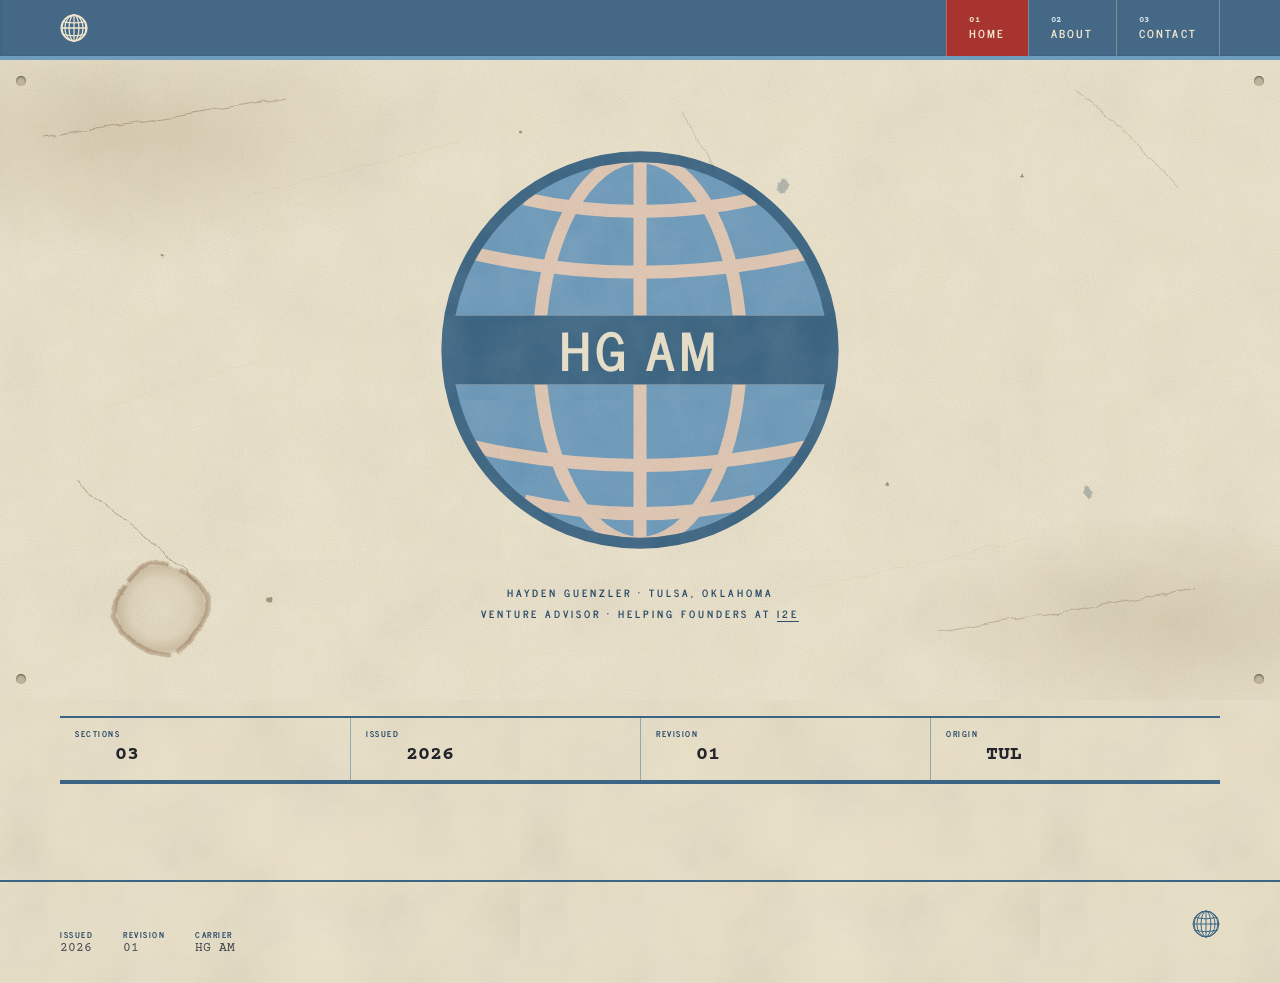
==== commit c1d79cd6: "Add the role line to the homepage byline The cover stays bare, but a visitor landing here had no ide" ====
--- a/index.html
+++ b/index.html
@@ -7,10 +7,10 @@
 <link rel="preconnect" href="https://fonts.googleapis.com">
 <link rel="preconnect" href="https://fonts.gstatic.com" crossorigin>
 <link href="https://fonts.googleapis.com/css2?family=News+Cycle:wght@400;700&family=Archivo:wght@400;500;600;700&family=Courier+Prime:wght@400;700&display=swap" rel="stylesheet">
-<link rel="stylesheet" href="css/tokens.css">
-<link rel="stylesheet" href="css/base.css">
-<link rel="stylesheet" href="css/layout.css">
-<link rel="stylesheet" href="css/components.css">
+<link rel="stylesheet" href="css/tokens.css?v=2">
+<link rel="stylesheet" href="css/base.css?v=2">
+<link rel="stylesheet" href="css/layout.css?v=2">
+<link rel="stylesheet" href="css/components.css?v=2">
 </head>
 <body>
 <nav class="pa-nav">
@@ -103,7 +103,10 @@
       <circle cx="50" cy="50" r="46" fill="none" stroke="#3A6584" stroke-width="2.6"></circle>
     </svg>
 
-    <p class="pa-eyebrow">Hayden Guenzler &middot; Tulsa, Oklahoma</p>
+    <div class="pa-byline">
+      <p class="pa-eyebrow">Hayden Guenzler &middot; Tulsa, Oklahoma</p>
+      <p class="pa-eyebrow">Venture Advisor &middot; Helping founders at <a class="pa-eyebrow-link" href="https://i2e.org" target="_blank" rel="noopener noreferrer">i2E</a></p>
+    </div>
   </div>
 
   <span class="pa-grommet tl"></span>
--- a/css/components.css
+++ b/css/components.css
@@ -107,6 +107,23 @@
 
 .pa-cover-inner .pa-eyebrow { font-size: 10px; letter-spacing: .3em; line-height: 1.4; }
 
+/* The cover grid's 26px gap spaces major elements (badge, byline). The two
+   byline lines are one block, so they group into a single grid child and set
+   their own tighter rhythm rather than inheriting that gap. */
+.pa-byline { display: grid; gap: 7px; justify-items: center; }
+
+/* Colour alone cannot signal a link, so the underline is permanent. Offset
+   clears the descenders on wide-tracked caps; hover thickens rather than
+   recolours, keeping stamp red reserved. */
+.pa-eyebrow-link {
+  color: inherit;
+  text-decoration: underline;
+  text-decoration-thickness: 1px;
+  text-underline-offset: 3px;
+}
+.pa-eyebrow-link:hover,
+.pa-eyebrow-link:focus-visible { text-decoration-thickness: 2px; }
+
 /* Grommets */
 .pa-grommet {
   position: absolute;
@@ -134,7 +151,7 @@
   height: auto;
   box-sizing: border-box;
   aspect-ratio: 1;
-  /* contain, not cover — these are product shots and must not be cropped or stretched */
+  /* contain, not cover - these are product shots and must not be cropped or stretched */
   object-fit: contain;
   display: block;
   border: var(--pa-rule-hair);
@@ -296,3 +313,249 @@
   letter-spacing: var(--pa-track-label);
   text-transform: uppercase;
 }
+
+/* ============================================================================
+   TICKET JACKET  -  Contact cover (canvas option 1a)
+   ----------------------------------------------------------------------------
+   Lifted from the 1a artboard in the design canvas: flat sky field, white
+   line-art globe, cream wordmark band across the equator, fold crease,
+   grommets, dog-eared corner.
+
+   The globe is the link. That is the whole idea here - the object you would
+   actually pick up is the thing you press, rather than a labelled button
+   sitting next to a picture of one.
+
+   Two things that makes necessary:
+   - the band reads LINKEDIN, not HG AM. If the mark is the control, it has to
+     say where it goes; a wordmark would leave the destination unguessable.
+   - every decorative layer is pointer-events: none, so the textures and the
+     crease cannot swallow the click. They sit above the field and below the
+     link, and without that the hit area silently dies.
+
+   The nav stays the site's blue bar rather than 1a's cream form strip. The
+   cream strip belongs to that artboard's own system, and swapping the nav on
+   one page only would make the shell inconsistent across three pages to gain
+   nothing the cover does not already carry.
+   ========================================================================== */
+
+/* Proportions are taken from the artboard rather than invented. There the
+   field is 430 tall, the globe 268 across, and the wordmark band crosses at
+   173 from the top. So: the globe is 62% of the FIELD HEIGHT, and the band sits
+   at 40% down, not centred.
+
+   Sizing the globe off the height rather than the width is what keeps the
+   composition looking like the artboard at any page width. Off the width it
+   grew with the viewport and the whole thing drifted out of proportion. */
+.pa-jacket {
+  --jacket-h: clamp(26rem, 62vh, 38rem);
+  position: relative;
+  overflow: hidden;
+  background: var(--pa-sky);
+  min-block-size: var(--jacket-h);
+}
+
+/* Paper and ink noise, plus the vignette. Stacked in the canvas's own order:
+   mottle multiplies down, grain overlays, ink screens back up. */
+.pa-jacket::before,
+.pa-jacket::after {
+  content: "";
+  position: absolute;
+  inset: 0;
+  pointer-events: none;
+}
+
+.pa-jacket::before {
+  background-image: var(--pa-mottle);
+  background-size: 420px;
+  mix-blend-mode: multiply;
+  opacity: .45;
+}
+
+.pa-jacket::after {
+  background-image:
+    radial-gradient(ellipse 60% 40% at 20% 15%, rgba(255,255,255,.10), transparent 70%),
+    radial-gradient(ellipse 44% 34% at 88% 78%, rgba(31,67,100,.17), transparent 72%);
+}
+
+/* The fold. A jacket was folded in half and carried in a pocket; the crease is
+   a highlight and a shadow a few pixels apart, nothing more. */
+.pa-jacket__crease {
+  position: absolute;
+  inset-block: 0;
+  inset-inline-start: 50%;
+  inline-size: 14px;
+  transform: translateX(-50%);
+  pointer-events: none;
+  background: linear-gradient(90deg,
+    transparent,
+    rgba(255,255,255,.22) 42%,
+    rgba(20,24,29,.16) 52%,
+    transparent);
+}
+
+/* --- The mark, which is the link ----------------------------------------- */
+
+/* Absolutely placed so the equator lands at 40% of the field. The mark's own
+   box is exactly the globe (the plane is out of flow below), so the band's 50%
+   is the equator and the two line up by construction. */
+.pa-jacket__mark {
+  position: absolute;
+  inset-block-start: 40%;
+  inset-inline-start: 50%;
+  transform: translate(-50%, -50%);
+  z-index: 2;
+  display: grid;
+  justify-items: center;
+  /* Full width, so the band it contains can run to both trim edges the way a
+     printed wordmark band does. The GLOBE is what gets constrained, not the
+     link - constraining the link was the first attempt and it stopped the band
+     at the globe's edge, which made it look like a label stuck on the mark
+     rather than ink laid across the card. */
+  inline-size: 100%;
+  text-decoration: none;
+  transition: transform var(--duration-fast, 120ms) ease;
+}
+
+/* Out of flow, deliberately. In flow the plane sits above the globe and makes
+   the link's box taller than the globe, so the band's 50% landed 14px above
+   the equator - close enough to look like a mistake rather than a band. Taking
+   the plane out means the mark's box IS the globe's box, and the band lands on
+   the equator by construction rather than by a magic offset. */
+.pa-jacket__plane {
+  position: absolute;
+  inset-block-end: 100%;
+  inset-inline-start: 50%;
+  transform: translateX(-50%);
+  margin-block-end: .5rem;
+  inline-size: 3.25rem;
+  fill: var(--pa-card);
+}
+
+.pa-jacket__globe {
+  inline-size: min(calc(var(--jacket-h) * 0.62), 82vw);
+  block-size: auto;
+  aspect-ratio: 1;
+  fill: none;
+  stroke: var(--pa-card);
+  stroke-width: 1.15;
+  stroke-linecap: round;
+  opacity: .95;
+}
+
+/* The band sits across the equator, running the full width of the page the way
+   the wordmark band does on a real jacket - it is printed on the card, not on
+   the globe, so it must not stop at the globe's edge. */
+.pa-jacket__band {
+  position: absolute;
+  inset-inline: 0;
+  inset-block-start: 50%;
+  transform: translateY(-50%);
+  background: var(--pa-stock);
+  padding-block: .7rem;
+  text-align: center;
+  box-shadow: 0 1px 0 rgba(20,24,29,.12);
+  font: 700 clamp(1.25rem, 4vw, 1.875rem)/1 "News Cycle", Helvetica, Arial, sans-serif;
+  letter-spacing: .22em;
+  padding-inline-start: .22em;
+  color: var(--pa-globe-blue);
+}
+
+.pa-jacket__mark:hover .pa-jacket__band,
+.pa-jacket__mark:focus-visible .pa-jacket__band { color: var(--pa-stamp); }
+
+.pa-jacket__mark:focus-visible {
+  outline: 3px solid var(--pa-stock);
+  outline-offset: 6px;
+}
+
+/* --- Field card, grommets, dog-ear --------------------------------------- */
+
+.pa-jacket__card {
+  position: absolute;
+  inset-inline-start: clamp(1rem, 4vw, 2.125rem);
+  inset-block-end: 1.875rem;
+  z-index: 2;
+  display: grid;
+  gap: .55rem;
+  background: var(--pa-stock);
+  padding: .7rem 1.125rem .8rem;
+  box-shadow: 0 1px 3px rgba(20,24,29,.18);
+}
+
+/* The card's fields. .pa-field is not a class this stylesheet defines, so the
+   label and value ran together as inline spans - "ORIGINTUL". Stacking them is
+   what the artboard does, and it is the same manifest grammar the rest of the
+   site uses: tiny letterpress label over machine-struck value. */
+.pa-jacket__card .pa-field {
+  display: grid;
+  gap: 2px;
+  align-content: start;
+}
+
+.pa-jacket__card .pa-label { line-height: 1.1; }
+
+.pa-jacket__grommet {
+  position: absolute;
+  inset-block-end: 2.125rem;
+  inline-size: 15px;
+  block-size: 15px;
+  border-radius: 50%;
+  background: #C9C2B2;
+  box-shadow: inset 0 1px 2px rgba(0,0,0,.5), 0 0 0 3px rgba(239,228,204,.9);
+  pointer-events: none;
+}
+
+.pa-jacket__grommet--a { inset-inline-end: 2.375rem; }
+.pa-jacket__grommet--b { inset-inline-end: 4.875rem; }
+
+.pa-jacket__dogear {
+  position: absolute;
+  inset-block-start: 0;
+  inset-inline-end: 0;
+  inline-size: 60px;
+  block-size: 56px;
+  pointer-events: none;
+  clip-path: polygon(100% 0, 100% 97%, 86% 79%, 77% 72%, 58% 41%, 44% 31%, 31% 12%, 16% 8%, 0 0);
+  background: linear-gradient(216deg, #E4DAC0 0 34%, #CFC4A9 72%, #BFB399 100%);
+  box-shadow: -2px 2px 6px rgba(0,0,0,.22);
+}
+
+@media (max-width: 560px) {
+  /* The card and the grommets fight for the same corner once the field is
+     narrow. The grommets go; they are the more decorative of the two. */
+  .pa-jacket__grommet { display: none; }
+}
+
+
+/* --- 1a's nav: the cream form strip ---------------------------------------
+   Only on Contact, because the cream strip belongs to the 1a system and the
+   other two pages are 1c. That is a real inconsistency across the shell and it
+   is deliberate: the jacket cover reads as an object, and an object has its own
+   furniture. Easy to roll site-wide if the mixed shell grates. */
+
+.pa-nav--jacket {
+  background: var(--pa-stock);
+  border-block-end: 2px solid var(--pa-blue);
+}
+
+.pa-nav--jacket .pa-nav-mark svg {
+  --globe-fill: var(--pa-blue);
+  color: var(--pa-stock);
+}
+
+.pa-nav--jacket a[data-section] {
+  border-inline-start: 1px solid rgba(58, 101, 132, .4);
+  background: none;
+}
+
+.pa-nav--jacket a[data-section] .name { color: var(--pa-ink); }
+.pa-nav--jacket a[data-section] .num  { color: var(--pa-globe-blue); }
+
+.pa-nav--jacket a[data-section]:last-child,
+.pa-nav--jacket li:last-child a[data-section] {
+  border-inline-end: 1px solid rgba(58, 101, 132, .4);
+}
+
+.pa-nav--jacket a[data-section][aria-current="page"] { background: var(--pa-stamp); }
+.pa-nav--jacket a[data-section][aria-current="page"] .name,
+.pa-nav--jacket a[data-section][aria-current="page"] .num { color: var(--pa-stock); }
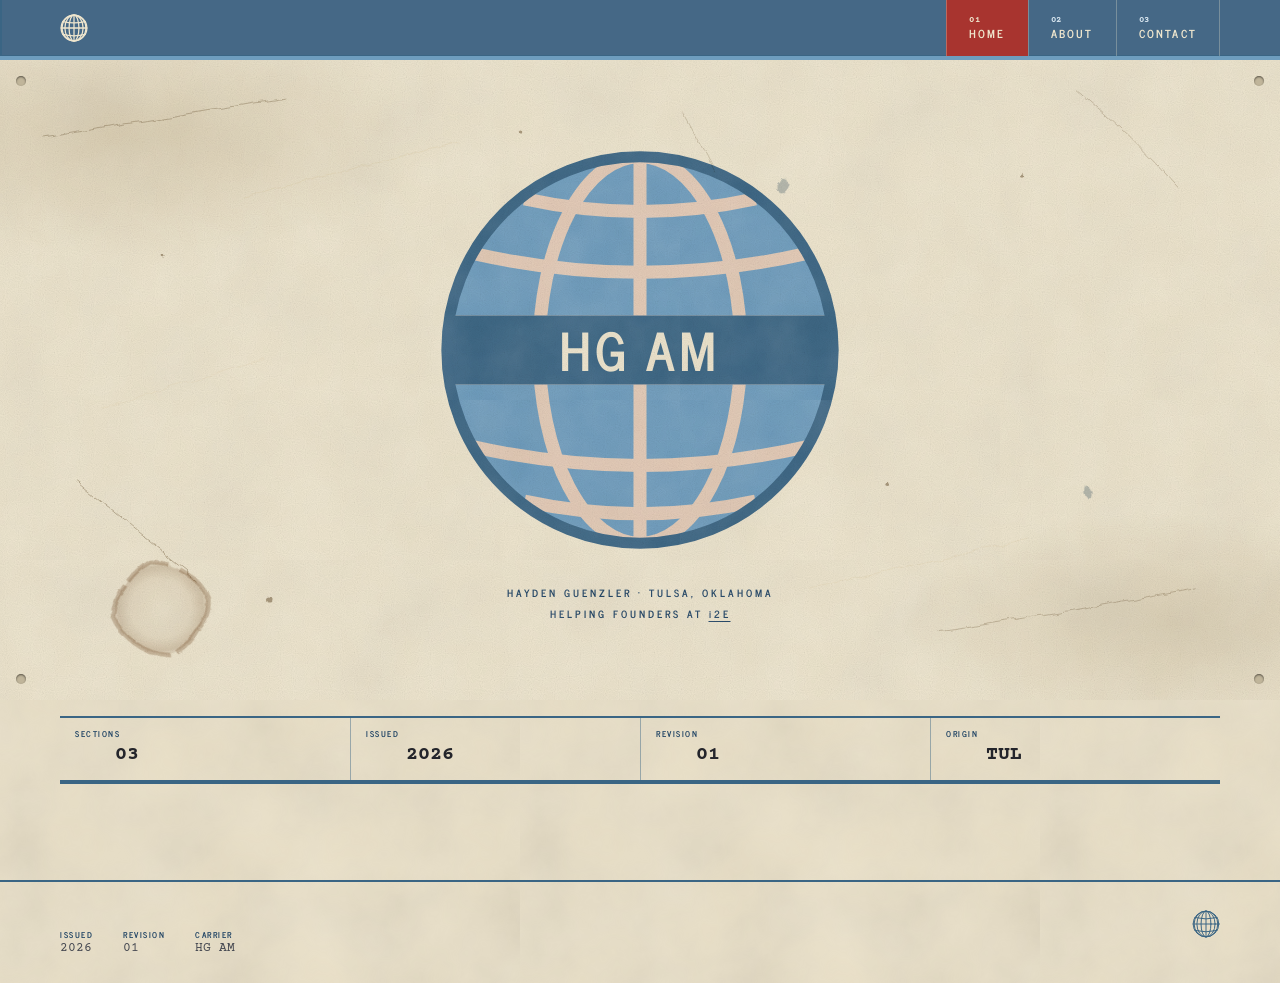
==== commit 12ebd0d8: "Drop the job title from the homepage byline "Venture Advisor" named the role; "Helping founders at i" ====
--- a/index.html
+++ b/index.html
@@ -105,7 +105,7 @@
 
     <div class="pa-byline">
       <p class="pa-eyebrow">Hayden Guenzler &middot; Tulsa, Oklahoma</p>
-      <p class="pa-eyebrow">Venture Advisor &middot; Helping founders at <a class="pa-eyebrow-link" href="https://i2e.org" target="_blank" rel="noopener noreferrer">i2E</a></p>
+      <p class="pa-eyebrow">Helping founders at <a class="pa-eyebrow-link" href="https://i2e.org" target="_blank" rel="noopener noreferrer">i2E</a></p>
     </div>
   </div>
 
--- a/css/components.css
+++ b/css/components.css
@@ -120,6 +120,9 @@
   text-decoration: underline;
   text-decoration-thickness: 1px;
   text-underline-offset: 3px;
+  /* The eyebrow is set in caps, but i2E is a wordmark and its lowercase i is
+     part of the mark, so this one word opts out of the transform. */
+  text-transform: none;
 }
 .pa-eyebrow-link:hover,
 .pa-eyebrow-link:focus-visible { text-decoration-thickness: 2px; }
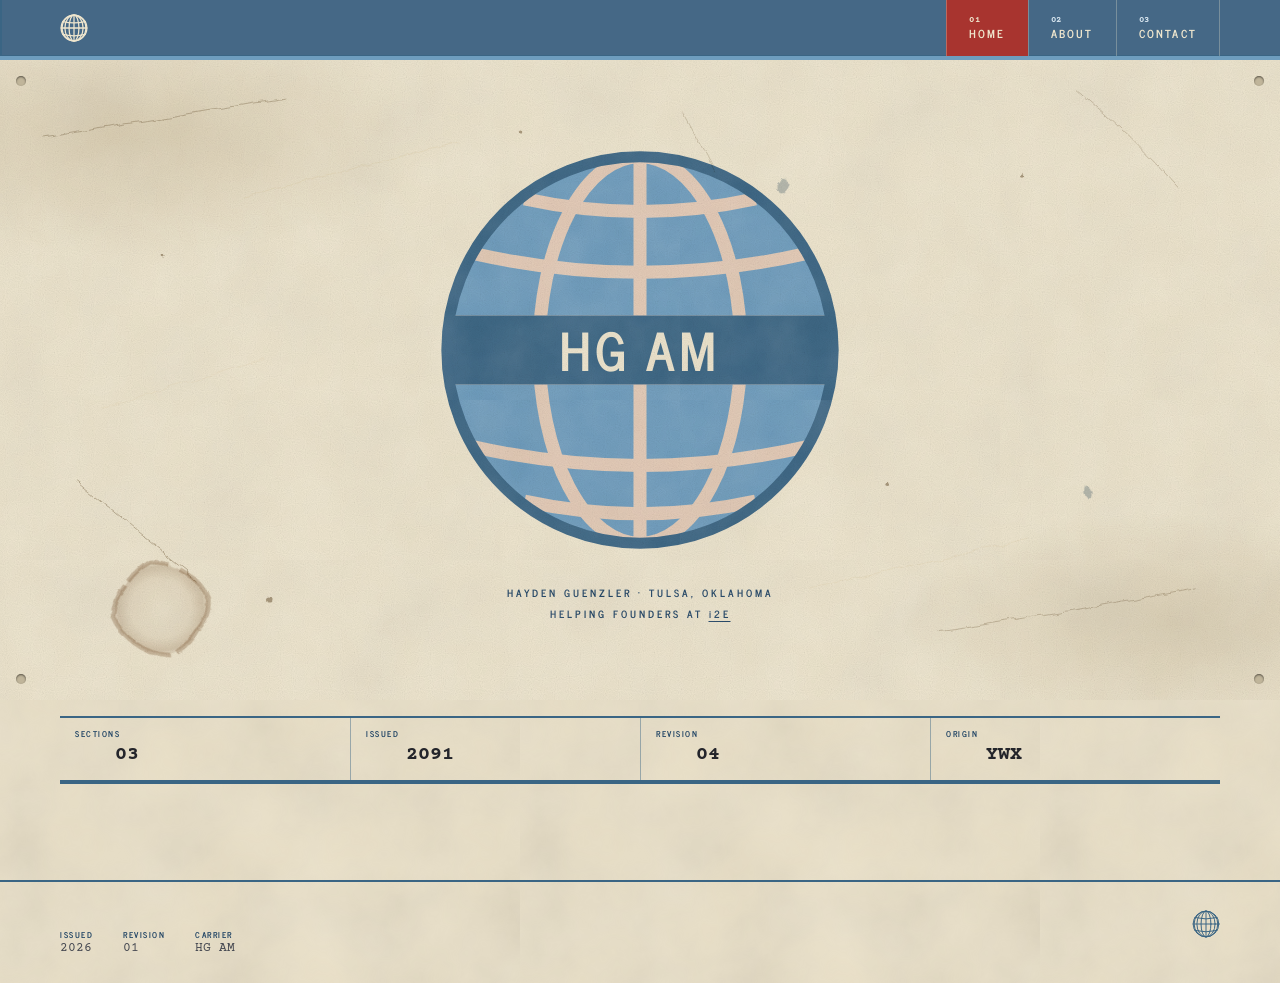
==== commit 15dae9d1: "Flap the data strips, and re-run them every five seconds The cover already had a departure board on " ====
--- a/index.html
+++ b/index.html
@@ -117,10 +117,10 @@
 
 <div class="pa-shell">
   <dl class="pa-fields">
-    <div><dt class="pa-label">Sections</dt><dd class="pa-data">03</dd></div>
-    <div><dt class="pa-label">Issued</dt><dd class="pa-data">2026</dd></div>
-    <div><dt class="pa-label">Revision</dt><dd class="pa-data">01</dd></div>
-    <div><dt class="pa-label">Origin</dt><dd class="pa-data">TUL</dd></div>
+    <div><dt class="pa-label">Sections</dt><dd class="pa-data" data-flap>03</dd></div>
+    <div><dt class="pa-label">Issued</dt><dd class="pa-data" data-flap>2026</dd></div>
+    <div><dt class="pa-label">Revision</dt><dd class="pa-data" data-flap>01</dd></div>
+    <div><dt class="pa-label">Origin</dt><dd class="pa-data" data-flap>TUL</dd></div>
   </dl>
 </div>
 
@@ -134,5 +134,6 @@
     <svg class="pa-globe"><use href="assets/icons.svg#pa-globe"></use></svg>
   </div>
 </footer>
+<script src="js/splitflap.js" defer></script>
 </body>
 </html>
--- a/css/components.css
+++ b/css/components.css
@@ -145,7 +145,17 @@
 
 /* ---- Watch stamps -------------------------------------------------------- */
 
-.pa-watches { display: grid; grid-template-columns: repeat(3, minmax(0, 14rem)); gap: var(--pa-gap-sm); margin-bottom: 16px; }
+/* Three fixed columns kept three watches side by side at any width, which on
+   a phone left each one about 46px across and pushed their detail cards off
+   the screen. auto-fit with a 9rem floor still gives three across on a
+   laptop, and lets them fall to fewer when there is no room. The min() keeps
+   the floor from becoming a hard minimum wider than the container. */
+.pa-watches {
+  display: grid;
+  grid-template-columns: repeat(auto-fit, minmax(min(9rem, 100%), 14rem));
+  gap: var(--pa-gap-sm);
+  margin-bottom: 16px;
+}
 
 .pa-watches summary { display: grid; gap: 8px; cursor: pointer; list-style: none; }
 
@@ -199,7 +209,7 @@
 
 .pa-hobby {
   display: grid;
-  grid-template-columns: 20px 7.5rem 1fr;
+  grid-template-columns: 20px 7.5rem minmax(0, 1fr);
   gap: 16px;
   align-items: start;
   padding-block: 16px;
@@ -207,6 +217,12 @@
 }
 
 .pa-hobby > svg { width: 20px; height: 20px; color: var(--pa-blue); margin-top: .15em; flex: none; }
+
+/* A row that carries no category label, where the icon sits straight against
+   the content. The base row keeps its three columns, because the watches row
+   still uses them - a shared component takes a modifier here, not a new
+   definition, or changing it for one instance breaks the other. */
+.pa-hobby--nolabel { grid-template-columns: 20px minmax(0, 1fr); }
 
 .pa-hobby > p {
   margin-top: .35em;
@@ -562,3 +578,84 @@
 .pa-nav--jacket a[data-section][aria-current="page"] { background: var(--pa-stamp); }
 .pa-nav--jacket a[data-section][aria-current="page"] .name,
 .pa-nav--jacket a[data-section][aria-current="page"] .num { color: var(--pa-stock); }
+
+/* ---- Hobby rows on narrow screens ---------------------------------------
+   The row holds 7.5rem open for its category label. On a 375px screen that
+   left roughly 163px for the content beside it, which is not enough for a
+   row of watches or a stub. Below this the label sits above the content
+   instead, and both share the full width next to the icon. */
+@media (max-width: 560px) {
+  .pa-hobby { grid-template-columns: 20px minmax(0, 1fr); }
+  .pa-hobby > p,
+  .pa-hobby > div { grid-column: 2; }
+}
+
+/* ---- Watches settling in -------------------------------------------------
+   Deliberately a different motion from the ticket stubs. Paper falls; objects
+   get set down. These come from slightly above and slightly oversize and
+   settle to rest, which reads as placement rather than drift, and keeps the
+   two rows from feeling like the same effect applied twice.
+
+   Same reasoning as the stubs on fill-mode: "backwards" and no "forwards", so
+   the finished animation does not outrank the hover transform below. */
+.js .pa-watches:not(.is-set) > details { opacity: 0; }
+
+.js .pa-watches.is-set > details {
+  animation: pa-watch-set 560ms cubic-bezier(.2, .72, .28, 1) backwards;
+}
+.js .pa-watches.is-set > details:nth-child(1) { animation-delay: 0ms; }
+.js .pa-watches.is-set > details:nth-child(2) { animation-delay: 120ms; }
+.js .pa-watches.is-set > details:nth-child(3) { animation-delay: 240ms; }
+
+@keyframes pa-watch-set {
+  from { opacity: 0; transform: translateY(-10px) scale(1.035); }
+  to   { opacity: 1; transform: none; }
+}
+
+/* These open a stamp card on click, so they should answer the pointer. */
+@media (hover: hover) {
+  .pa-watches summary img {
+    transition: transform 200ms cubic-bezier(.2, .7, .3, 1),
+                box-shadow 200ms cubic-bezier(.2, .7, .3, 1);
+  }
+  .pa-watches summary:hover img {
+    transform: translateY(-3px) scale(1.015);
+    box-shadow: 0 8px 18px rgba(20, 24, 29, .14);
+  }
+}
+
+@media (prefers-reduced-motion: reduce) {
+  .js .pa-watches:not(.is-set) > details,
+  .js .pa-watches.is-set > details { opacity: 1; animation: none; }
+  .pa-watches summary img { transition: none; }
+  .pa-watches summary:hover img { transform: none; }
+}
+
+/* ---- Split-flap cells ----------------------------------------------------
+   One span per character, written by js/splitflap.js. inline-block with a
+   tabular width so a glyph swap can never nudge its neighbours sideways
+   mid-flap; Courier Prime is already monospace, but font-variant-numeric
+   makes the intent explicit and survives a future font change.
+
+   The landing tint is the existing stamp red at low strength, gone in 400ms.
+   It reads as the flap catching the light rather than as a new colour in the
+   palette, and because it is transient it does not count against the
+   one-or-two-uses-of-red rule the system is built on. */
+.pa-flap {
+  display: inline-block;
+  font-variant-numeric: tabular-nums;
+}
+
+.pa-flap.is-set {
+  animation: pa-flap-land 400ms ease-out;
+}
+
+@keyframes pa-flap-land {
+  0%   { transform: translateY(-9%) scaleY(.88); color: var(--pa-stamp); }
+  55%  { transform: none; }
+  100% { color: inherit; }
+}
+
+@media (prefers-reduced-motion: reduce) {
+  .pa-flap.is-set { animation: none; }
+}
